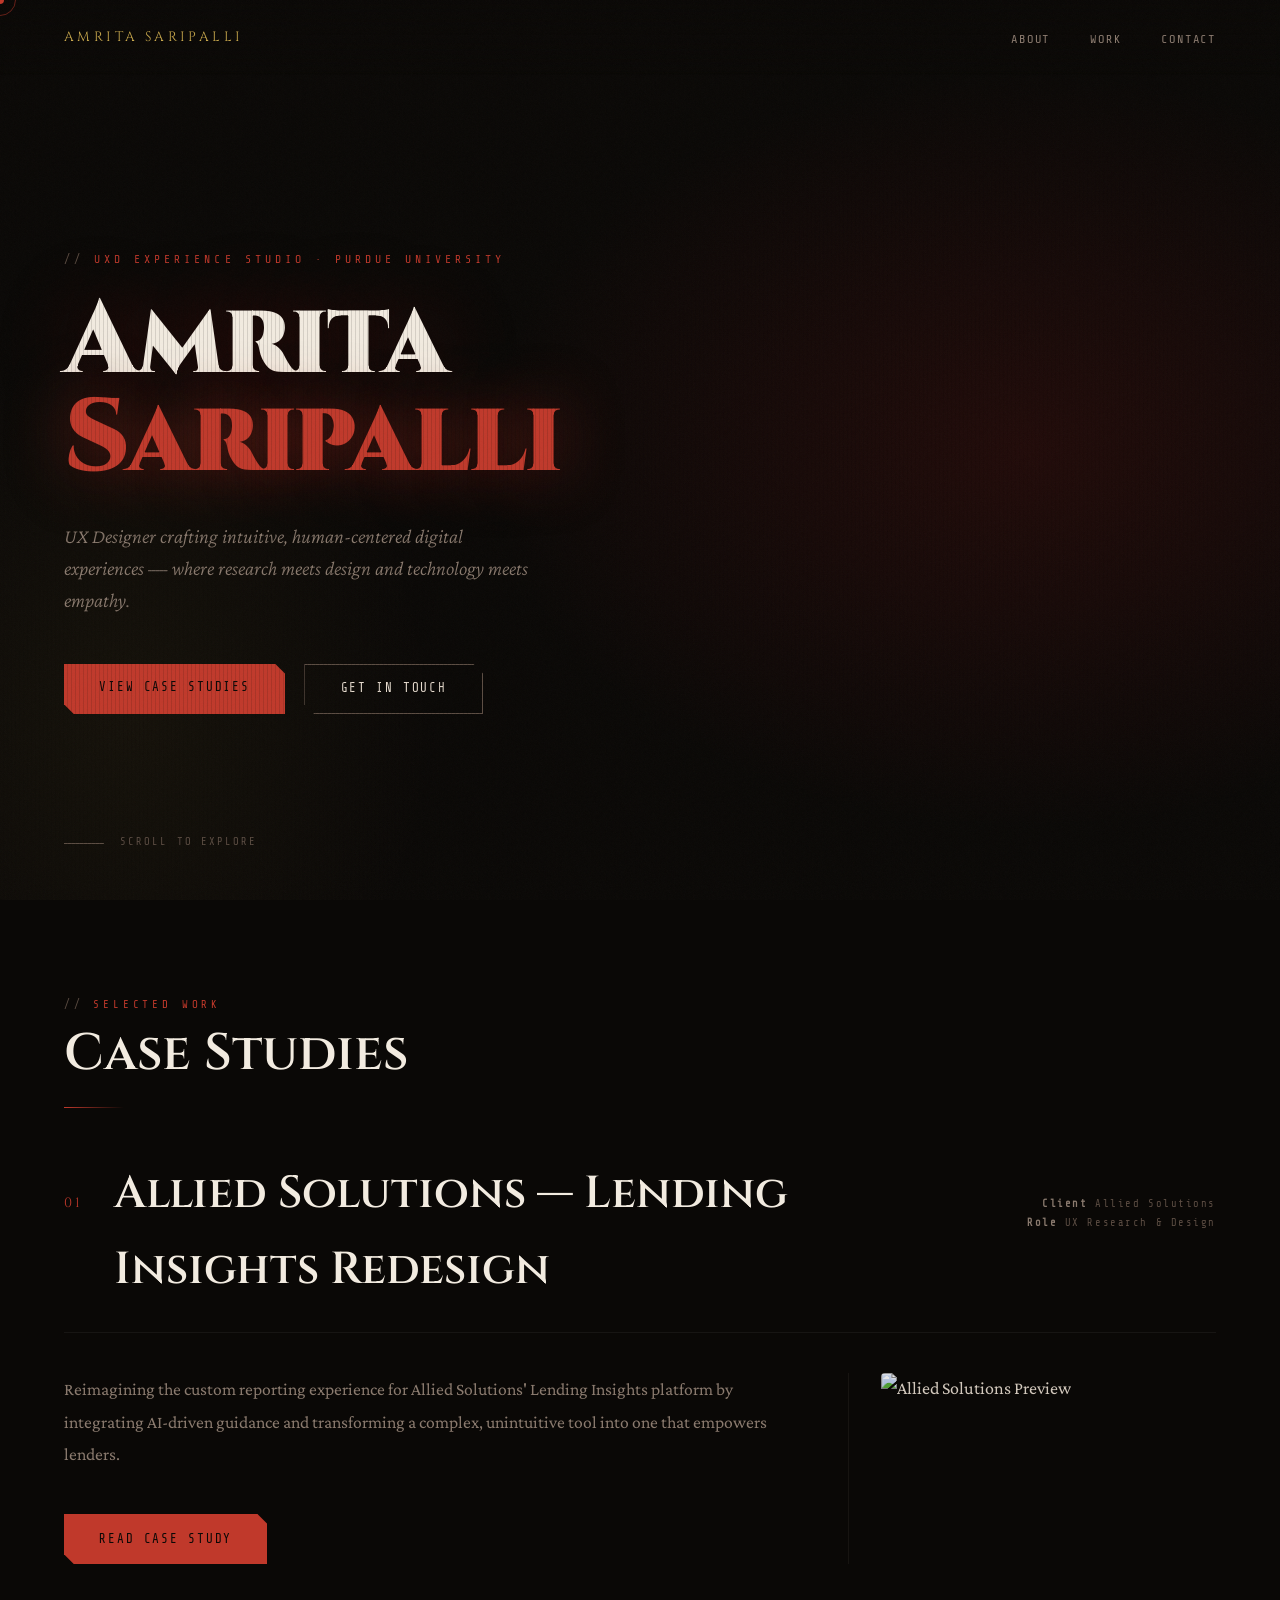
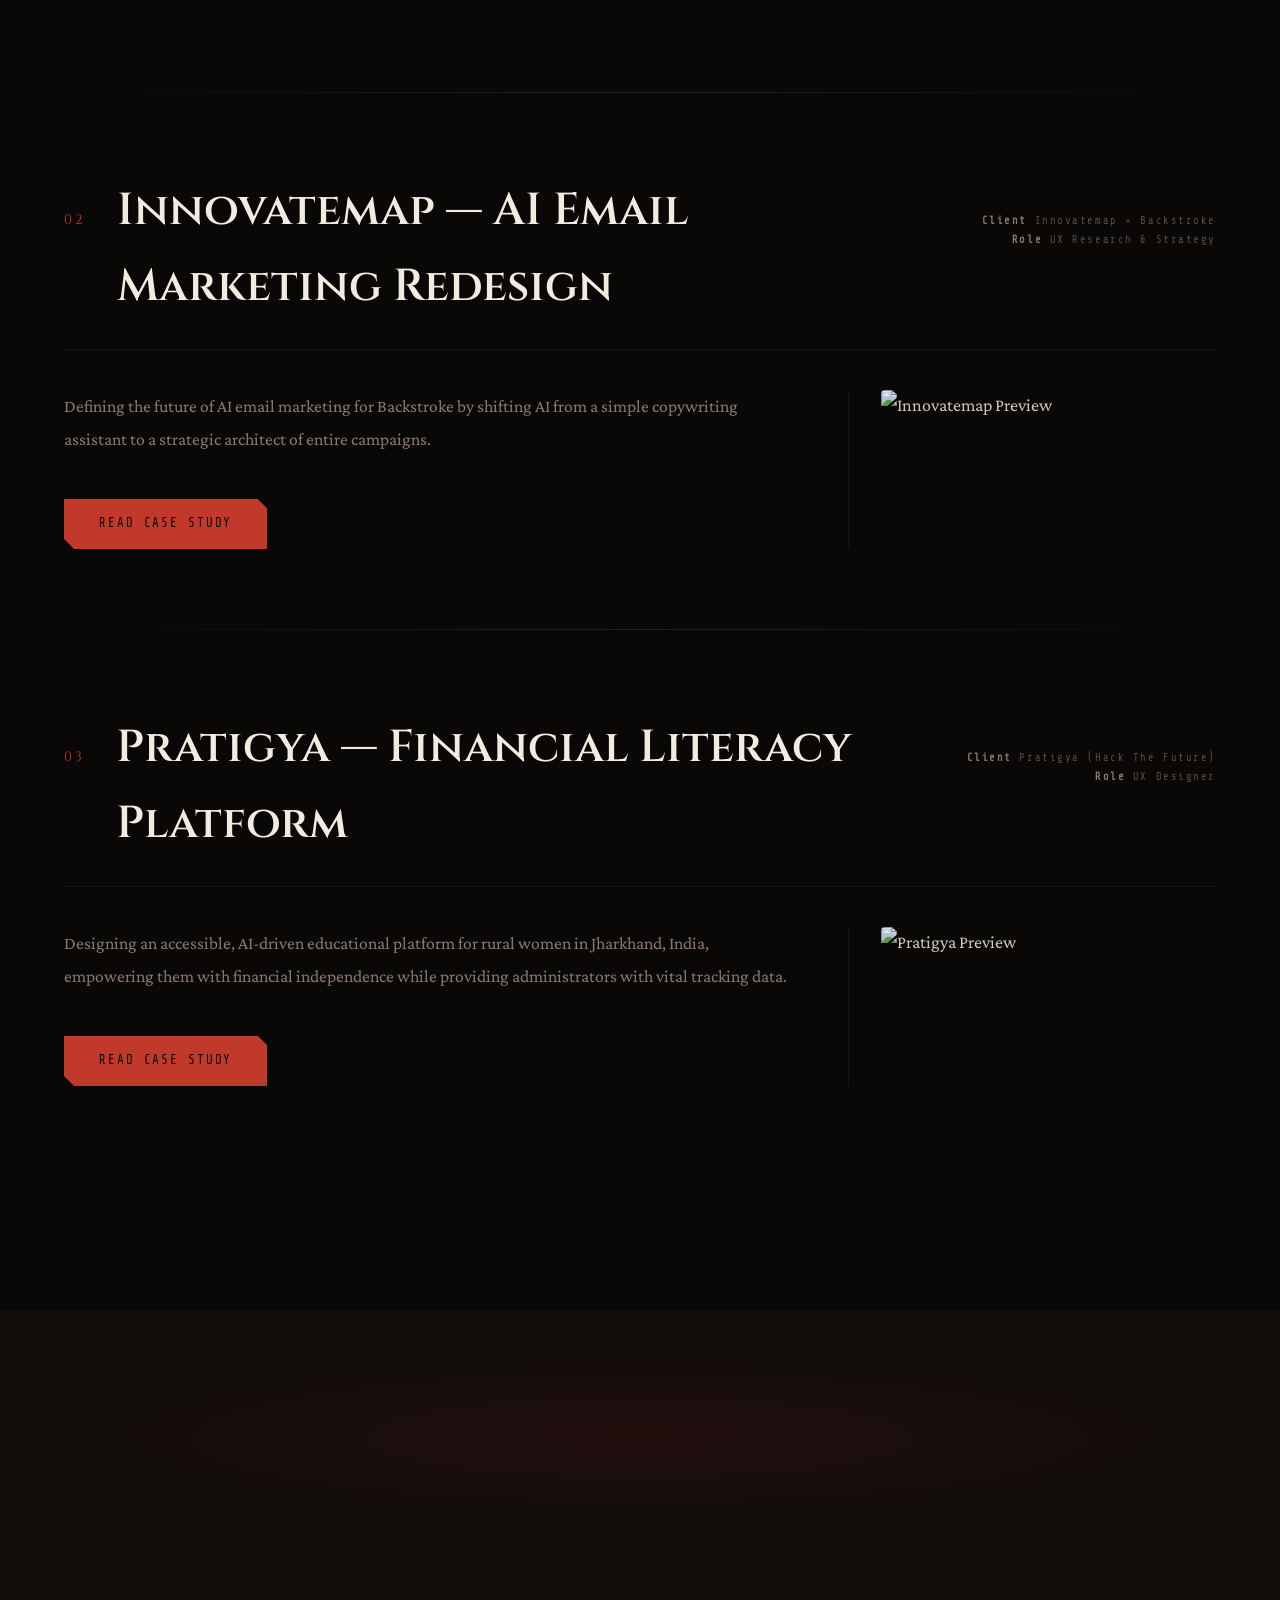
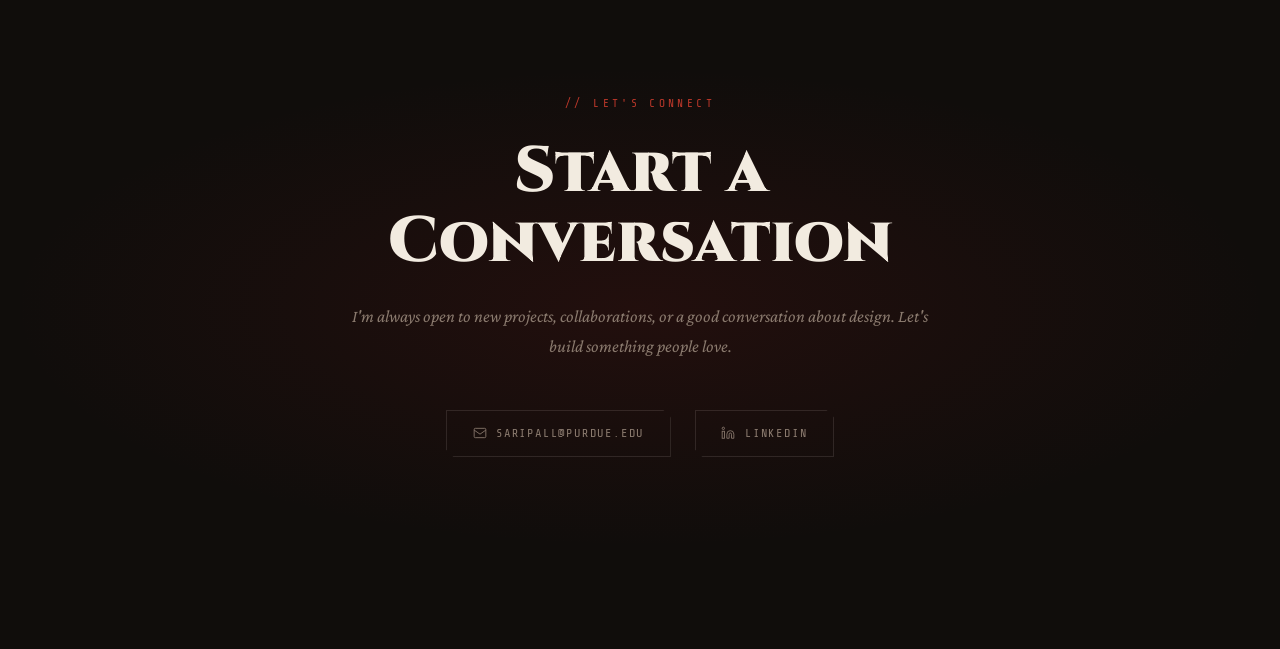
==== index.html @ 2f13a8fb "Add files via upload" ====
<!DOCTYPE html>
<html lang="en">
<head>
  <meta charset="UTF-8" />
  <meta name="viewport" content="width=device-width, initial-scale=1.0" />
  <title>Amrita Saripalli — UX Designer</title>
  <link rel="preconnect" href="https://fonts.googleapis.com">
  <link rel="preconnect" href="https://fonts.gstatic.com" crossorigin>
  <link href="https://fonts.googleapis.com/css2?family=Cinzel:wght@400;600;900&family=Crimson+Pro:ital,wght@0,300;0,400;0,600;1,300;1,400&family=Share+Tech+Mono&display=swap" rel="stylesheet">
  <link rel="stylesheet" href="style.css"> </head>
<body>

  <div id="cursor-dot"></div>
  <div id="cursor-ring"></div>

  <nav>
    <a href="index.html" class="nav-logo">Amrita Saripalli</a>
    <ul class="nav-links">
      <li><a href="about.html">About</a></li>
      <li><a href="index.html#projects">Work</a></li>
      <li><a href="index.html#contact">Contact</a></li>
    </ul>
  </nav>

  <section id="hero">
    <p class="hero-eyebrow">UXD Experience Studio · Purdue University</p>
    <h1 class="hero-name">Amrita<br><span>Saripalli</span></h1>
    <p class="hero-tagline">
      UX Designer crafting intuitive, human-centered digital experiences — where research meets design and technology meets empathy.
    </p>
    <div class="hero-cta">
      <a href="#projects" class="btn-primary">View Case Studies</a>
      <a href="#contact" class="btn-ghost">Get in Touch</a>
    </div>
    <div class="scroll-indicator">Scroll to explore</div>
  </section>

  <section id="projects">
    <p class="section-label">Selected Work</p>
    <h2 class="section-title">Case Studies</h2>
    <div class="section-divider"></div>

    <div class="project-entry visible" id="allied">
      <div class="project-header">
        <span class="project-number">01</span>
        <h3 class="project-title">Allied Solutions — Lending Insights Redesign</h3>
        <div class="project-meta">
          <span><strong>Client</strong> Allied Solutions</span>
          <span><strong>Role</strong> UX Research &amp; Design</span>
        </div>
      </div>
      <div class="project-overview">
        <div class="project-desc">
          <p>Reimagining the custom reporting experience for Allied Solutions' Lending Insights platform by integrating AI-driven guidance and transforming a complex, unintuitive tool into one that empowers lenders.</p>
          <a href="allied.html" class="btn-primary" style="margin-top: 1.5rem;">Read Case Study</a>
        </div>
        <div class="project-sidebar">
            <img src="images/allied/hifi-6.jpg" alt="Allied Solutions Preview" style="width: 100%; border-radius: 4px; filter: brightness(0.9);">
        </div>
      </div>
    </div>

    <div class="project-divider"></div>

    <div class="project-entry visible" id="innovatemap">
      <div class="project-header">
        <span class="project-number">02</span>
        <h3 class="project-title">Innovatemap — AI Email Marketing Redesign</h3>
        <div class="project-meta">
          <span><strong>Client</strong> Innovatemap × Backstroke</span>
          <span><strong>Role</strong> UX Research &amp; Strategy</span>
        </div>
      </div>
      <div class="project-overview">
        <div class="project-desc">
          <p>Defining the future of AI email marketing for Backstroke by shifting AI from a simple copywriting assistant to a strategic architect of entire campaigns.</p>
          <a href="innovatemap.html" class="btn-primary" style="margin-top: 1.5rem;">Read Case Study</a>
        </div>
        <div class="project-sidebar">
            <img src="images/innovatemap/hifi-preview.jpg" alt="Innovatemap Preview" style="width: 100%; border-radius: 4px; filter: brightness(0.9);">
        </div>
      </div>
      <div class="project-divider"></div>

    <div class="project-entry visible" id="pratigya">
      <div class="project-header">
        <span class="project-number">03</span>
        <h3 class="project-title">Pratigya — Financial Literacy Platform</h3>
        <div class="project-meta">
          <span><strong>Client</strong> Pratigya (Hack The Future)</span>
          <span><strong>Role</strong> UX Designer</span>
        </div>
      </div>
      <div class="project-overview">
        <div class="project-desc">
          <p>Designing an accessible, AI-driven educational platform for rural women in Jharkhand, India, empowering them with financial independence while providing administrators with vital tracking data.</p>
          <a href="pratigya.html" class="btn-primary" style="margin-top: 1.5rem;">Read Case Study</a>
        </div>
        <div class="project-sidebar">
            <img src="images/pratigya/cover.jpg" alt="Pratigya Preview" style="width: 100%; border-radius: 4px; filter: brightness(0.9);">
        </div>
      </div>
    </div>
    </div>
  </section>

  <section id="contact">
      </section>

  <section id="contact">
    <div class="contact-inner">
      <p class="contact-pre">// Let's Connect</p>
      <h2 class="contact-title">Start a Conversation</h2>
      <p class="contact-sub">
        I'm always open to new projects, collaborations, or a good conversation about design. Let's build something people love.
      </p>
      <div class="contact-links">
        <a href="mailto:saripall@purdue.edu" class="contact-link">
          <svg width="14" height="14" viewBox="0 0 24 24" fill="none" stroke="currentColor" stroke-width="1.5"><rect x="2" y="4" width="20" height="16" rx="2"/><path d="m22 7-10 7L2 7"/></svg>
          saripall@purdue.edu
        </a>
        <a href="https://www.linkedin.com/in/amrita-saripalli/" target="_blank" class="contact-link">
          <svg width="14" height="14" viewBox="0 0 24 24" fill="none" stroke="currentColor" stroke-width="1.5"><path d="M16 8a6 6 0 0 1 6 6v7h-4v-7a2 2 0 0 0-2-2 2 2 0 0 0-2 2v7h-4v-7a6 6 0 0 1 6-6z"/><rect x="2" y="9" width="4" height="12"/><circle cx="4" cy="4" r="2"/></svg>
          LinkedIn
        </a>
    </div>
  </section>
  
  <script src="main.js"></script> </body>
</html>
---- style.css ----
/* ═══════════════════════════════════════════
    DESIGN TOKENS
═══════════════════════════════════════════ */
:root {
    --ink:        #0a0806;
  --void:       #100d0b;
  --deep:       #1a1410;
  --surface:    #231c17;
  --panel:      #2d2420;
  --muted:      #5c4d43;
  --ash:        #8a7a6e;
  --canvas:     #e8ddd0;
  --parchment:  #f2ebe0;
  --blood:      #8b1a1a;
  --crimson:    #c0392b;
  --ember:      #e05c3a;
  --gold:       #c9a84c;
  --pale-gold:  #e8c96e;
  --fog:        rgba(232,221,208,0.06);
  --fog-md:     rgba(232,221,208,0.12);
  --fog-lg:     rgba(232,221,208,0.22);

  --font-display: 'Cinzel', serif;
  --font-body:    'Crimson Pro', serif;
  --font-mono:    'Share Tech Mono', monospace;

  --ease-smooth: cubic-bezier(0.25, 0.46, 0.45, 0.94);
  --ease-bounce: cubic-bezier(0.34, 1.56, 0.64, 1);
}

/* ═══════════════════════════════════════════
    RESET & BASE
═══════════════════════════════════════════ */
*, *::before, *::after { box-sizing: border-box; margin: 0; padding: 0; }

html { scroll-behavior: smooth; }

body {
    background: var(--ink);
  color: var(--canvas);
  font-family: var(--font-body);
  font-size: 18px;
  line-height: 1.7;
  overflow-x: hidden;
  cursor: none;
}

/* ═══════════════════════════════════════════
    CUSTOM CURSOR
═══════════════════════════════════════════ */
#cursor-dot {
    position: fixed; top: 0; left: 0; z-index: 9999;
    width: 8px; height: 8px; border-radius: 50%;
    background: var(--crimson);
    pointer-events: none;
    transform: translate(-50%,-50%);
    transition: transform 0.1s, background 0.2s, width 0.2s, height 0.2s;
    mix-blend-mode: normal;
}
#cursor-ring {
    position: fixed; top: 0; left: 0; z-index: 9998;
    width: 32px; height: 32px; border-radius: 50%;
    border: 1px solid rgba(192,57,43,0.5);
    pointer-events: none;
    transform: translate(-50%,-50%);
    transition: transform 0.18s var(--ease-smooth), width 0.25s, height 0.25s, border-color 0.25s;
}
body:has(a:hover) #cursor-dot,
body:has(button:hover) #cursor-dot { width: 14px; height: 14px; background: var(--ember); }
body:has(a:hover) #cursor-ring,
body:has(button:hover) #cursor-ring { width: 48px; height: 48px; border-color: var(--ember); }

/* ═══════════════════════════════════════════
    NOISE TEXTURE OVERLAY
═══════════════════════════════════════════ */
body::before {
    content: '';
  position: fixed; inset: 0; z-index: 9990;
  pointer-events: none;
  opacity: 0.03;
  background-image: url("data:image/svg+xml,%3Csvg viewBox='0 0 256 256' xmlns='http://www.w3.org/2000/svg'%3E%3Cfilter id='noise'%3E%3CfeTurbulence type='fractalNoise' baseFrequency='0.9' numOctaves='4' stitchTiles='stitch'/%3E%3C/filter%3E%3Crect width='100%25' height='100%25' filter='url(%23noise)'/%3E%3C/svg%3E");
  background-size: 128px;
}

/* ═══════════════════════════════════════════
    NAVIGATION
═══════════════════════════════════════════ */
nav {
    position: fixed; top: 0; left: 0; right: 0; z-index: 900;
  display: flex; align-items: center; justify-content: space-between;
  padding: 1.4rem 4rem;
  background: linear-gradient(to bottom, rgba(10,8,6,0.95) 0%, transparent 100%);
  backdrop-filter: blur(2px);
}

.nav-logo {
    font-family: var(--font-display);
  font-size: 0.85rem;
  letter-spacing: 0.25em;
  color: var(--gold);
  text-decoration: none;
  text-transform: uppercase;
}

.nav-links {
    display: flex; gap: 2.5rem; list-style: none;
}

.nav-links a {
    font-family: var(--font-mono);
  font-size: 0.75rem;
  letter-spacing: 0.15em;
  color: var(--ash);
  text-decoration: none;
  text-transform: uppercase;
  transition: color 0.25s;
  position: relative;
}

.nav-links a::after {
    content: '';
  position: absolute; bottom: -3px; left: 0; right: 0;
  height: 1px; background: var(--crimson);
  transform: scaleX(0); transform-origin: left;
  transition: transform 0.3s var(--ease-smooth);
}

.nav-links a:hover { color: var(--canvas); }
.nav-links a:hover::after { transform: scaleX(1); }

/* ═══════════════════════════════════════════
    HERO SECTION
═══════════════════════════════════════════ */
#hero {
    min-height: 100vh;
    display: flex; flex-direction: column;
    justify-content: center; align-items: flex-start;
    padding: 8rem 4rem 4rem;
    position: relative;
    overflow: hidden;
}

/* Atmospheric background layers */
#hero::before {
    content: '';
    position: absolute; inset: 0;
    background:
        radial-gradient(ellipse 60% 60% at 80% 50%, rgba(139,26,26,0.18) 0%, transparent 70%),
        radial-gradient(ellipse 40% 70% at 10% 80%, rgba(201,168,76,0.06) 0%, transparent 60%);
}

/* Vertical scan lines */
#hero::after {
    content: '';
    position: absolute; inset: 0;
    background: repeating-linear-gradient(
      90deg,
    transparent 0px,
    transparent 3px,
    rgba(10,8,6,0.12) 3px,
    rgba(10,8,6,0.12) 4px
    );
    pointer-events: none;
}

.hero-eyebrow {
    font-family: var(--font-mono);
  font-size: 0.72rem;
  letter-spacing: 0.35em;
  color: var(--crimson);
  text-transform: uppercase;
  margin-bottom: 1.5rem;
  opacity: 0;
  animation: fadeUp 0.8s 0.3s var(--ease-smooth) forwards;
}

.hero-eyebrow::before {
    content: '// ';
  color: var(--muted);
}

.hero-name {
    font-family: var(--font-display);
  font-size: clamp(3.5rem, 8vw, 7.5rem);
  font-weight: 900;
  line-height: 0.95;
  letter-spacing: -0.01em;
  color: var(--parchment);
  text-shadow: 0 0 80px rgba(139,26,26,0.4);
  opacity: 0;
  animation: fadeUp 0.9s 0.5s var(--ease-smooth) forwards;
}

.hero-name span {
    display: block;
  color: var(--crimson);
  text-shadow: 0 0 60px rgba(192,57,43,0.6), 0 2px 40px rgba(0,0,0,0.8);
}

.hero-tagline {
    margin-top: 2rem;
  max-width: 480px;
  font-size: 1.25rem;
  font-weight: 300;
  font-style: italic;
  color: var(--ash);
  line-height: 1.6;
  opacity: 0;
  animation: fadeUp 0.9s 0.75s var(--ease-smooth) forwards;
}

.hero-cta {
    margin-top: 3rem;
  display: flex; gap: 1.2rem;
  opacity: 0;
  animation: fadeUp 0.9s 0.95s var(--ease-smooth) forwards;
}

.btn-primary {
    display: inline-block;
  padding: 0.85rem 2.2rem;
  font-family: var(--font-mono);
  font-size: 0.78rem;
  letter-spacing: 0.15em;
  text-transform: uppercase;
  text-decoration: none;
  color: var(--ink);
  background: var(--crimson);
  border: none;
  cursor: none;
  transition: background 0.25s, transform 0.2s, box-shadow 0.25s;
  clip-path: polygon(0 0, calc(100% - 10px) 0, 100% 10px, 100% 100%, 10px 100%, 0 calc(100% - 10px));
}

.btn-primary:hover {
    background: var(--ember);
  transform: translateY(-2px);
  box-shadow: 0 8px 32px rgba(192,57,43,0.4);
}

.btn-ghost {
    display: inline-block;
  padding: 0.85rem 2.2rem;
  font-family: var(--font-mono);
  font-size: 0.78rem;
  letter-spacing: 0.15em;
  text-transform: uppercase;
  text-decoration: none;
  color: var(--canvas);
  background: transparent;
  border: 1px solid var(--muted);
  cursor: none;
  transition: border-color 0.25s, color 0.25s, transform 0.2s;
  clip-path: polygon(0 0, calc(100% - 10px) 0, 100% 10px, 100% 100%, 10px 100%, 0 calc(100% - 10px));
}

.btn-ghost:hover {
    border-color: var(--canvas);
  color: var(--parchment);
  transform: translateY(-2px);
}

/* Decorative right-side element */
.hero-deco {
    position: absolute; right: 4rem; top: 50%;
  transform: translateY(-50%);
  text-align: right;
  opacity: 0;
  animation: fadeIn 1.4s 1.2s ease forwards;
}

.hero-deco-number {
    font-family: var(--font-display);
  font-size: 14rem;
  font-weight: 900;
  line-height: 1;
  color: transparent;
  -webkit-text-stroke: 1px rgba(92,77,67,0.3);
  user-select: none;
}

.hero-deco-label {
    font-family: var(--font-mono);
  font-size: 0.65rem;
  letter-spacing: 0.3em;
  color: var(--muted);
  text-transform: uppercase;
}

/* Scroll indicator */
.scroll-indicator {
    position: absolute; bottom: 3rem; left: 4rem;
  display: flex; align-items: center; gap: 1rem;
  font-family: var(--font-mono);
  font-size: 0.65rem;
  letter-spacing: 0.2em;
  color: var(--muted);
  text-transform: uppercase;
  opacity: 0;
  animation: fadeIn 1s 1.5s ease forwards;
}

.scroll-indicator::before {
    content: '';
  display: block; width: 40px; height: 1px;
  background: var(--muted);
  animation: scrollPulse 2s infinite;
}

/* ═══════════════════════════════════════════
    SECTION SHARED STYLES
═══════════════════════════════════════════ */
section { padding: 6rem 4rem; }

.section-label {
    font-family: var(--font-mono);
  font-size: 0.68rem;
  letter-spacing: 0.35em;
  color: var(--crimson);
  text-transform: uppercase;
  margin-bottom: 0.75rem;
}

.section-label::before { content: '// '; color: var(--muted); }

.section-title {
    font-family: var(--font-display);
  font-size: clamp(2.2rem, 4vw, 3.5rem);
  font-weight: 600;
  color: var(--parchment);
  line-height: 1.1;
  margin-bottom: 1rem;
}

.section-divider {
    width: 60px; height: 1px;
  background: linear-gradient(to right, var(--crimson), transparent);
  margin: 1.5rem 0 3rem;
}

/* ═══════════════════════════════════════════
    ABOUT SECTION
═══════════════════════════════════════════ */
#about {
    background: var(--void);
    position: relative;
    overflow: hidden;
}

#about::before {
    content: '';
    position: absolute; top: -200px; right: -100px;
    width: 500px; height: 500px; border-radius: 50%;
    background: radial-gradient(ellipse, rgba(139,26,26,0.1) 0%, transparent 70%);
    pointer-events: none;
}

.about-grid {
    display: grid;
  grid-template-columns: 1fr 1fr;
  gap: 5rem;
  align-items: start;
}

.about-text p {
    color: var(--ash);
  font-size: 1.15rem;
  line-height: 1.85;
  margin-bottom: 1.4rem;
}

.about-text p strong {
    color: var(--canvas);
  font-weight: 600;
}

.about-text em {
    color: var(--pale-gold);
  font-style: italic;
}

.about-stats {
    display: grid;
  grid-template-columns: 1fr 1fr;
  gap: 1px;
  background: var(--fog);
  border: 1px solid var(--fog);
  margin-top: 2.5rem;
}

.stat-box {
    background: var(--surface);
  padding: 1.5rem;
}

.stat-number {
    font-family: var(--font-display);
  font-size: 2.4rem;
  font-weight: 900;
  color: var(--crimson);
  line-height: 1;
  display: block;
}

.stat-label {
    font-family: var(--font-mono);
  font-size: 0.65rem;
  letter-spacing: 0.2em;
  color: var(--muted);
  text-transform: uppercase;
  margin-top: 0.4rem;
}

.about-skills {
    margin-top: 2rem;
}

.skills-heading {
    font-family: var(--font-mono);
  font-size: 0.68rem;
  letter-spacing: 0.25em;
  color: var(--muted);
  text-transform: uppercase;
  margin-bottom: 1.2rem;
}

.skill-tags {
    display: flex; flex-wrap: wrap; gap: 0.6rem;
}

.tag {
    font-family: var(--font-mono);
  font-size: 0.7rem;
  letter-spacing: 0.1em;
  padding: 0.35rem 0.9rem;
  border: 1px solid var(--fog-md);
  color: var(--ash);
  background: var(--panel);
  transition: border-color 0.2s, color 0.2s;
  clip-path: polygon(0 0, calc(100% - 6px) 0, 100% 6px, 100% 100%, 6px 100%, 0 calc(100% - 6px));
}

.tag:hover { border-color: var(--crimson); color: var(--canvas); }

/* ═══════════════════════════════════════════
    PROJECTS SECTION
═══════════════════════════════════════════ */
#projects {
    background: var(--ink);
}

/* Project entry */
.project-entry {
    margin-bottom: 8rem;
  opacity: 0;
  transform: translateY(30px);
  transition: opacity 0.7s var(--ease-smooth), transform 0.7s var(--ease-smooth);
}

.project-entry.visible {
    opacity: 1;
  transform: translateY(0);
}

.project-header {
    display: flex;
  align-items: baseline;
  gap: 2rem;
  margin-bottom: 2.5rem;
  padding-bottom: 1.5rem;
  border-bottom: 1px solid var(--fog);
}

.project-number {
    font-family: var(--font-display);
  font-size: 0.85rem;
  letter-spacing: 0.2em;
  color: var(--crimson);
}

.project-title {
    font-family: var(--font-display);
  font-size: clamp(1.8rem, 3.5vw, 2.8rem);
  font-weight: 600;
  color: var(--parchment);
  flex: 1;
}

.project-meta {
    font-family: var(--font-mono);
  font-size: 0.65rem;
  letter-spacing: 0.15em;
  color: var(--muted);
  text-align: right;
  line-height: 1.8;
}

.project-meta span { display: block; }
.project-meta strong { color: var(--ash); }

/* Overview strip */
.project-overview {
    display: grid;
  grid-template-columns: 2fr 1fr;
  gap: 3rem;
  margin-bottom: 3rem;
}

.project-desc {
    font-size: 1.1rem;
  color: var(--ash);
  line-height: 1.85;
}

.project-desc p { margin-bottom: 1.2rem; }
.project-desc strong { color: var(--canvas); }

.project-sidebar {
    border-left: 1px solid var(--fog);
  padding-left: 2rem;
}

.sidebar-block { margin-bottom: 2rem; }

.sidebar-heading {
    font-family: var(--font-mono);
  font-size: 0.62rem;
  letter-spacing: 0.25em;
  color: var(--crimson);
  text-transform: uppercase;
  margin-bottom: 0.7rem;
}

.sidebar-block p, .sidebar-block li {
    font-size: 0.95rem;
  color: var(--muted);
  line-height: 1.7;
}

.sidebar-block ul { list-style: none; }
.sidebar-block li::before { content: '→ '; color: var(--crimson); font-size: 0.8rem; }

/* Process timeline */
.process-section {
    margin-bottom: 3rem;
}

.process-label {
    font-family: var(--font-mono);
  font-size: 0.62rem;
  letter-spacing: 0.3em;
  color: var(--muted);
  text-transform: uppercase;
  margin-bottom: 1.5rem;
}

.process-steps {
    display: grid;
  grid-template-columns: repeat(auto-fit, minmax(200px, 1fr));
  gap: 1px;
  background: var(--fog);
  border: 1px solid var(--fog);
  margin-bottom: 3rem;
}

.process-step {
    background: var(--surface);
  padding: 1.5rem;
  position: relative;
  transition: background 0.2s;
}

.process-step:hover { background: var(--panel); }

.step-num {
    font-family: var(--font-display);
  font-size: 1.8rem;
  font-weight: 900;
  color: var(--blood);
  opacity: 0.6;
  line-height: 1;
  margin-bottom: 0.5rem;
}

.step-title {
    font-family: var(--font-mono);
  font-size: 0.7rem;
  letter-spacing: 0.12em;
  color: var(--canvas);
  text-transform: uppercase;
  margin-bottom: 0.5rem;
}

.step-desc {
    font-size: 0.92rem;
  color: var(--muted);
  line-height: 1.6;
}

/* Image gallery grid */
.img-gallery {
    display: grid;
  gap: 0.5rem;
  margin: 2rem 0;
}

.img-gallery.cols-2 { grid-template-columns: 1fr 1fr; }
.img-gallery.cols-3 { grid-template-columns: 1fr 1fr 1fr; }
.img-gallery.hero-left {
    grid-template-columns: 1.6fr 1fr;
  grid-template-rows: auto auto;
}
.img-gallery.hero-left .img-item:first-child { grid-row: 1 / 3; }

.img-item {
    overflow: hidden;
  background: var(--surface);
  position: relative;
}

.img-item img {
    width: 100%; height: 100%;
  object-fit: cover;
  display: block;
  transition: transform 0.5s var(--ease-smooth), filter 0.4s;
  filter: brightness(0.9) saturate(0.85);
}

.img-item:hover img {
    transform: scale(1.03);
  filter: brightness(1) saturate(1);
}

.img-caption {
    position: absolute; bottom: 0; left: 0; right: 0;
  background: linear-gradient(transparent, rgba(10,8,6,0.85));
  padding: 1.5rem 1rem 0.75rem;
  font-family: var(--font-mono);
  font-size: 0.6rem;
  letter-spacing: 0.15em;
  color: var(--ash);
  text-transform: uppercase;
  transform: translateY(100%);
  transition: transform 0.35s var(--ease-smooth);
}

.img-item:hover .img-caption { transform: translateY(0); }

/* Key findings block */
.findings-block {
    background: var(--surface);
  border-left: 3px solid var(--crimson);
  padding: 2rem 2.5rem;
  margin: 2rem 0;
}

.findings-block h4 {
    font-family: var(--font-mono);
  font-size: 0.68rem;
  letter-spacing: 0.25em;
  color: var(--crimson);
  text-transform: uppercase;
  margin-bottom: 1rem;
}

.findings-list {
    list-style: none;
  display: grid;
  grid-template-columns: 1fr 1fr;
  gap: 0.8rem 2rem;
}

.findings-list li {
    font-size: 0.95rem;
  color: var(--ash);
  padding-left: 1.2rem;
  position: relative;
  line-height: 1.6;
}

.findings-list li::before {
    content: '▸';
  position: absolute; left: 0;
  color: var(--crimson); font-size: 0.75rem;
}

/* Outcome callout */
.outcome-callout {
    background: linear-gradient(135deg, var(--blood) 0%, var(--surface) 100%);
  border: 1px solid rgba(139,26,26,0.4);
  padding: 2.5rem;
  margin: 3rem 0;
  clip-path: polygon(0 0, calc(100% - 20px) 0, 100% 20px, 100% 100%, 20px 100%, 0 calc(100% - 20px));
}

.outcome-callout h4 {
    font-family: var(--font-display);
  font-size: 1.1rem;
  color: var(--parchment);
  margin-bottom: 1rem;
}

.outcome-callout p {
    font-size: 1.05rem;
  color: var(--canvas);
  opacity: 0.85;
  line-height: 1.75;
}

/* Project divider */
.project-divider {
    width: 100%; height: 1px;
  background: linear-gradient(to right, transparent, var(--fog-md), transparent);
  margin: 5rem 0;
}

/* ═══════════════════════════════════════════
    CONTACT SECTION
═══════════════════════════════════════════ */
#contact {
    background: var(--void);
    text-align: center;
    padding: 8rem 4rem;
    position: relative;
    overflow: hidden;
}

#contact::before {
    content: '';
    position: absolute; inset: 0;
    background: radial-gradient(ellipse 70% 50% at 50% 50%, rgba(139,26,26,0.15) 0%, transparent 70%);
}

.contact-inner { position: relative; z-index: 1; max-width: 600px; margin: 0 auto; }

.contact-pre {
    font-family: var(--font-mono);
  font-size: 0.7rem;
  letter-spacing: 0.3em;
  color: var(--crimson);
  text-transform: uppercase;
  margin-bottom: 1.5rem;
}

.contact-title {
    font-family: var(--font-display);
  font-size: clamp(2.5rem, 5vw, 4rem);
  font-weight: 900;
  color: var(--parchment);
  line-height: 1.1;
  margin-bottom: 1.5rem;
}

.contact-sub {
    font-size: 1.1rem;
  color: var(--ash);
  font-style: italic;
  margin-bottom: 3rem;
  line-height: 1.7;
}

.contact-links {
    display: flex; justify-content: center; gap: 1.5rem; flex-wrap: wrap;
  margin-bottom: 4rem;
}

.contact-link {
    display: inline-flex; align-items: center; gap: 0.6rem;
  font-family: var(--font-mono);
  font-size: 0.75rem;
  letter-spacing: 0.15em;
  text-transform: uppercase;
  text-decoration: none;
  color: var(--ash);
  border: 1px solid var(--fog-md);
  padding: 0.8rem 1.6rem;
  transition: color 0.2s, border-color 0.2s, transform 0.2s;
  clip-path: polygon(0 0, calc(100% - 8px) 0, 100% 8px, 100% 100%, 8px 100%, 0 calc(100% - 8px));
}

.contact-link:hover {
    color: var(--canvas);
  border-color: var(--crimson);
  transform: translateY(-2px);
}

.footer-sig {
    font-family: var(--font-mono);
  font-size: 0.62rem;
  letter-spacing: 0.2em;
  color: var(--muted);
  text-transform: uppercase;
  padding-top: 3rem;
  border-top: 1px solid var(--fog);
}

/* ═══════════════════════════════════════════
    ANIMATIONS
═══════════════════════════════════════════ */
@keyframes fadeUp {
    from { opacity: 0; transform: translateY(24px); }
    to   { opacity: 1; transform: translateY(0); }
}

@keyframes fadeIn {
    from { opacity: 0; }
    to   { opacity: 1; }
}

@keyframes scrollPulse {
    0%, 100% { opacity: 0.4; }
  50%      { opacity: 1; }
}

/* ═══════════════════════════════════════════
    RESPONSIVE
═══════════════════════════════════════════ */
@media (max-width: 900px) {
    nav { padding: 1.2rem 2rem; }
  .nav-links { gap: 1.5rem; }
  section { padding: 4rem 2rem; }
  #hero { padding: 7rem 2rem 4rem; }
  .hero-deco { display: none; }
  .about-grid { grid-template-columns: 1fr; gap: 3rem; }
  .project-overview { grid-template-columns: 1fr; gap: 2rem; }
  .project-sidebar { border-left: none; border-top: 1px solid var(--fog); padding: 2rem 0 0; }
  .img-gallery.cols-3 { grid-template-columns: 1fr 1fr; }
  .img-gallery.hero-left { grid-template-columns: 1fr; }
  .img-gallery.hero-left .img-item:first-child { grid-row: auto; }
  .findings-list { grid-template-columns: 1fr; }
}
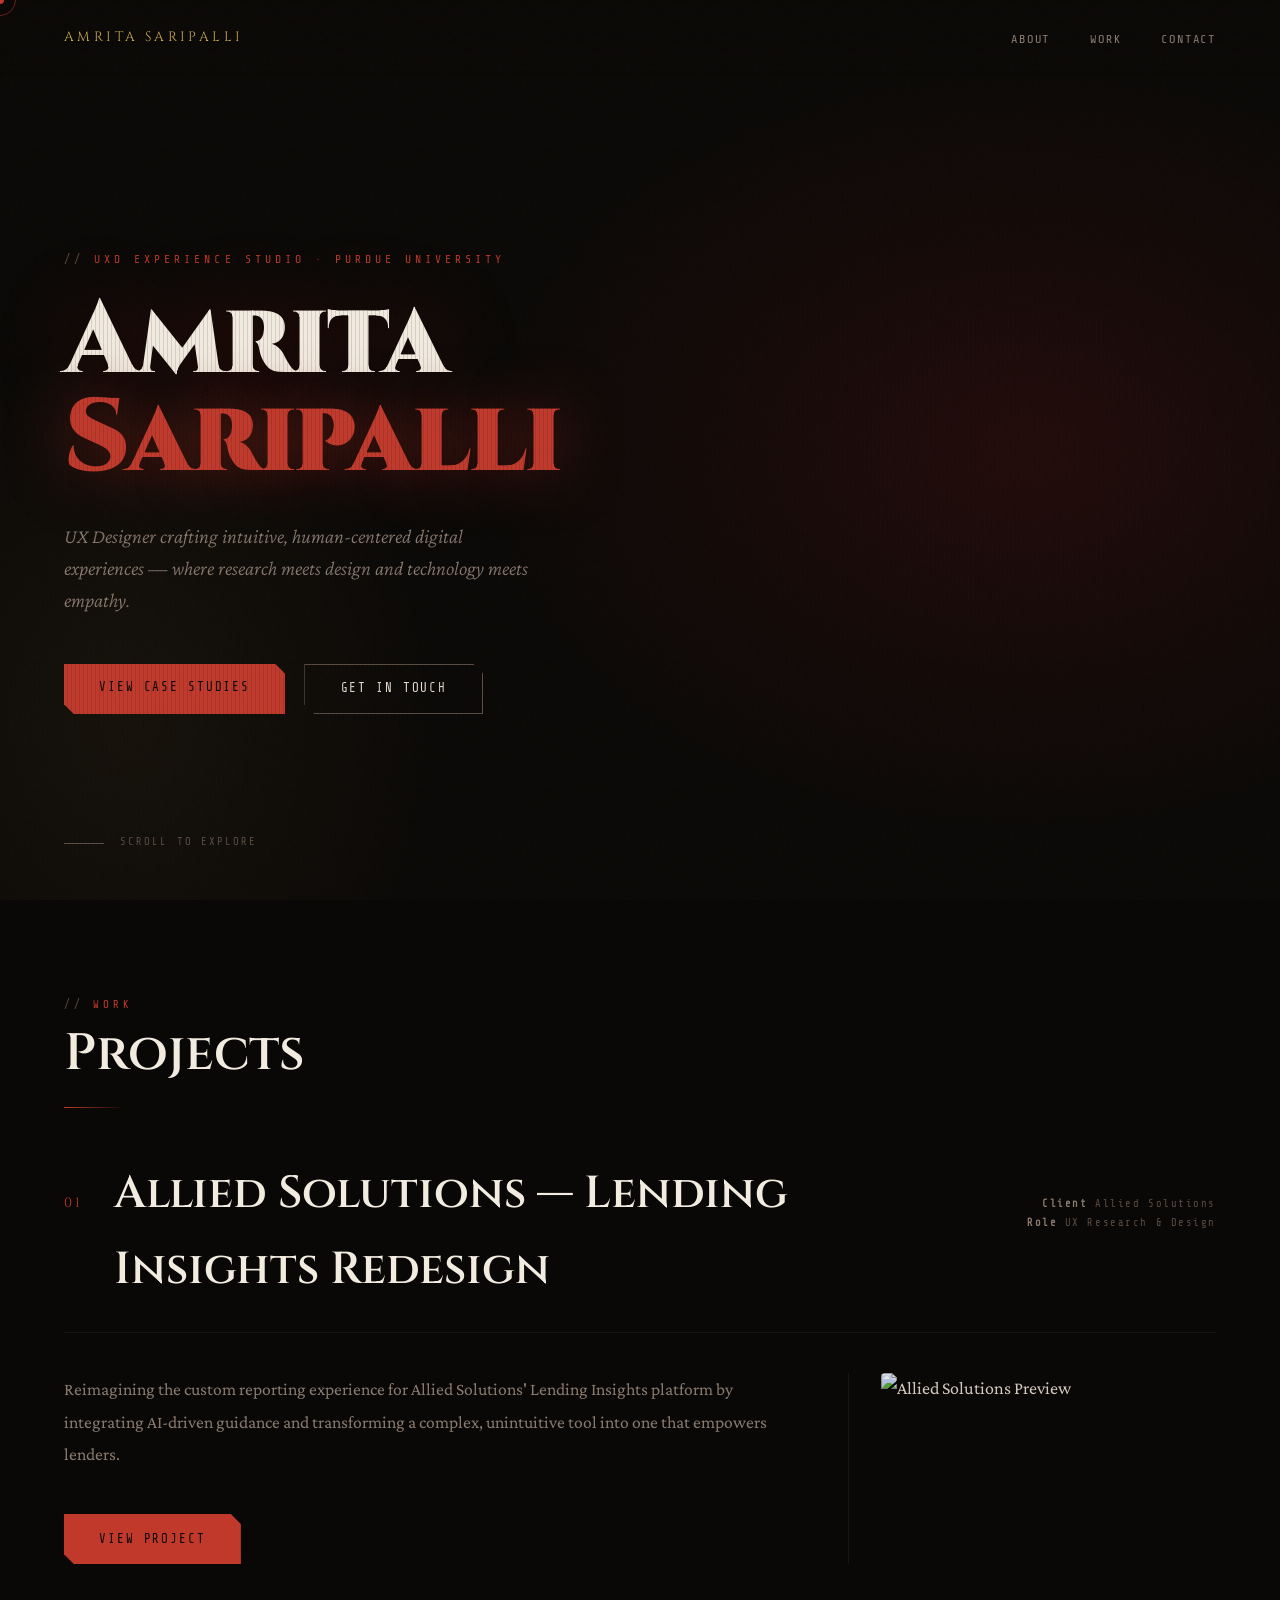
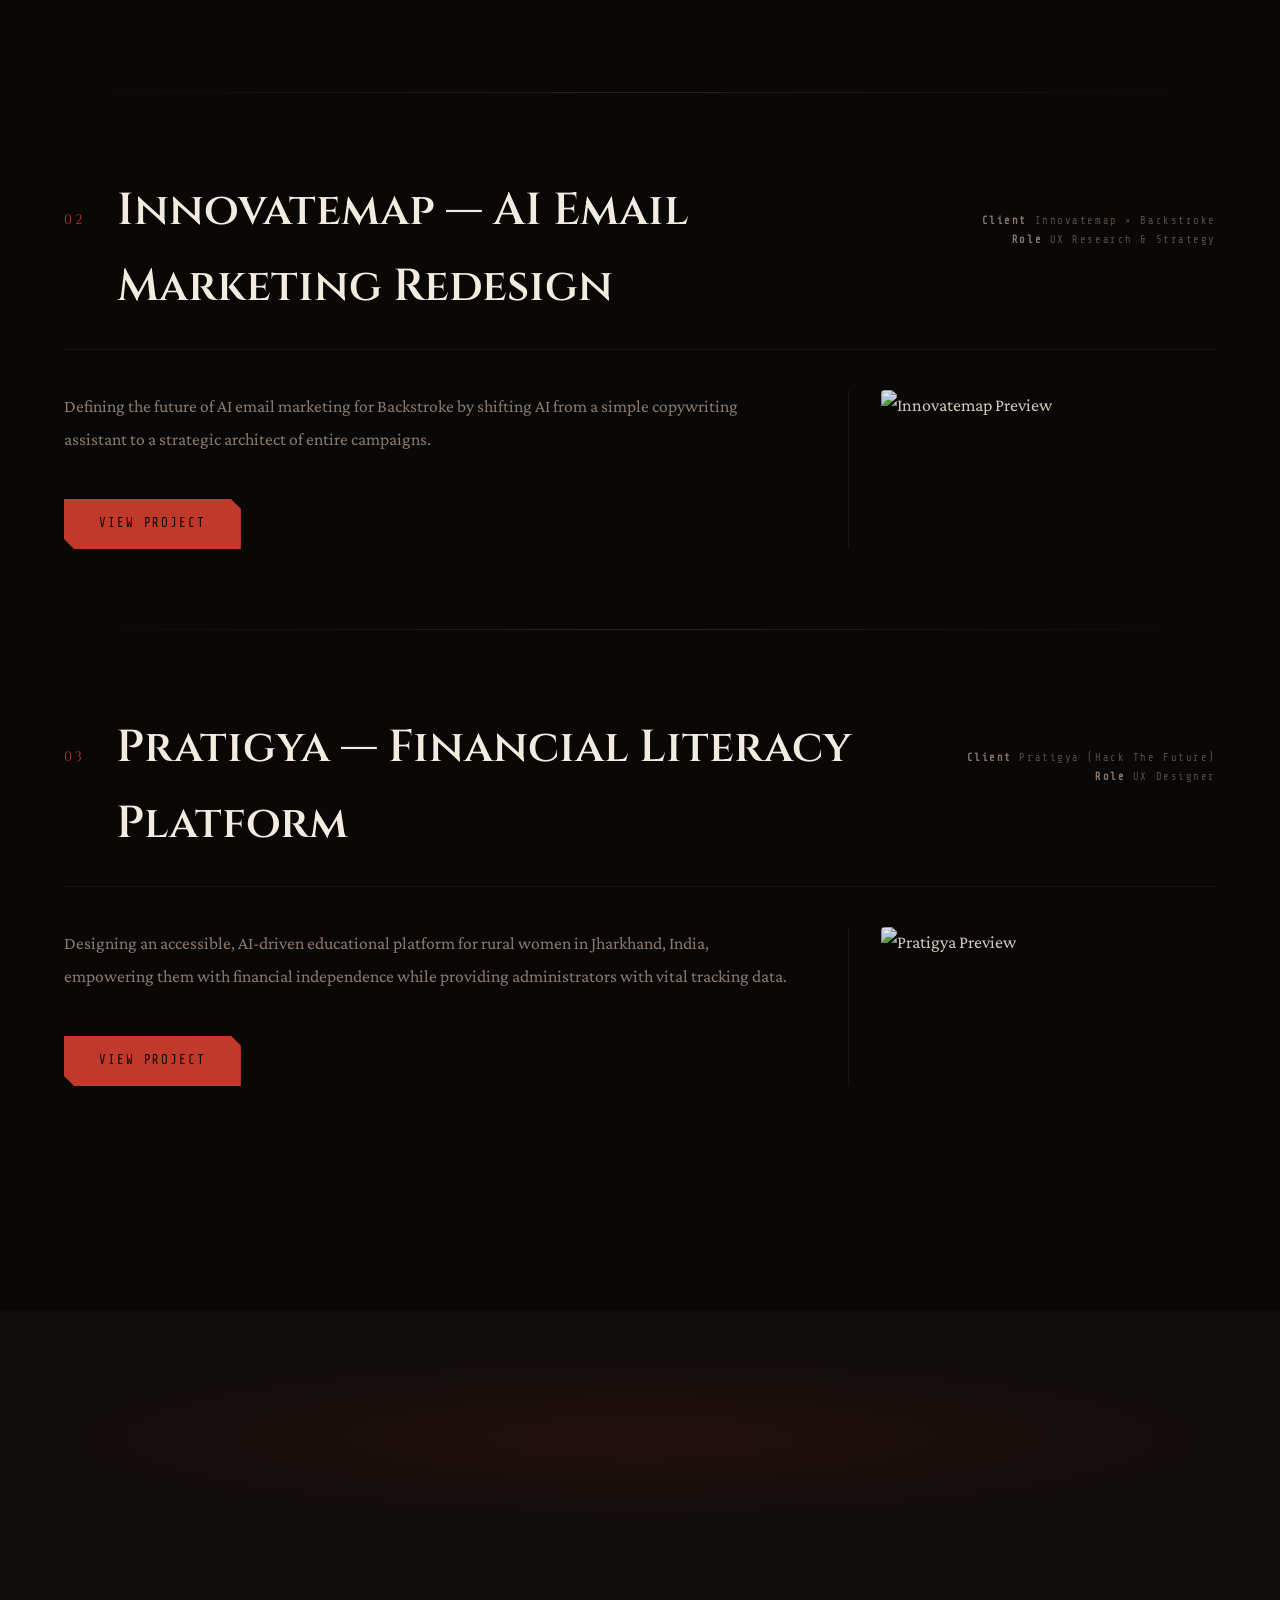
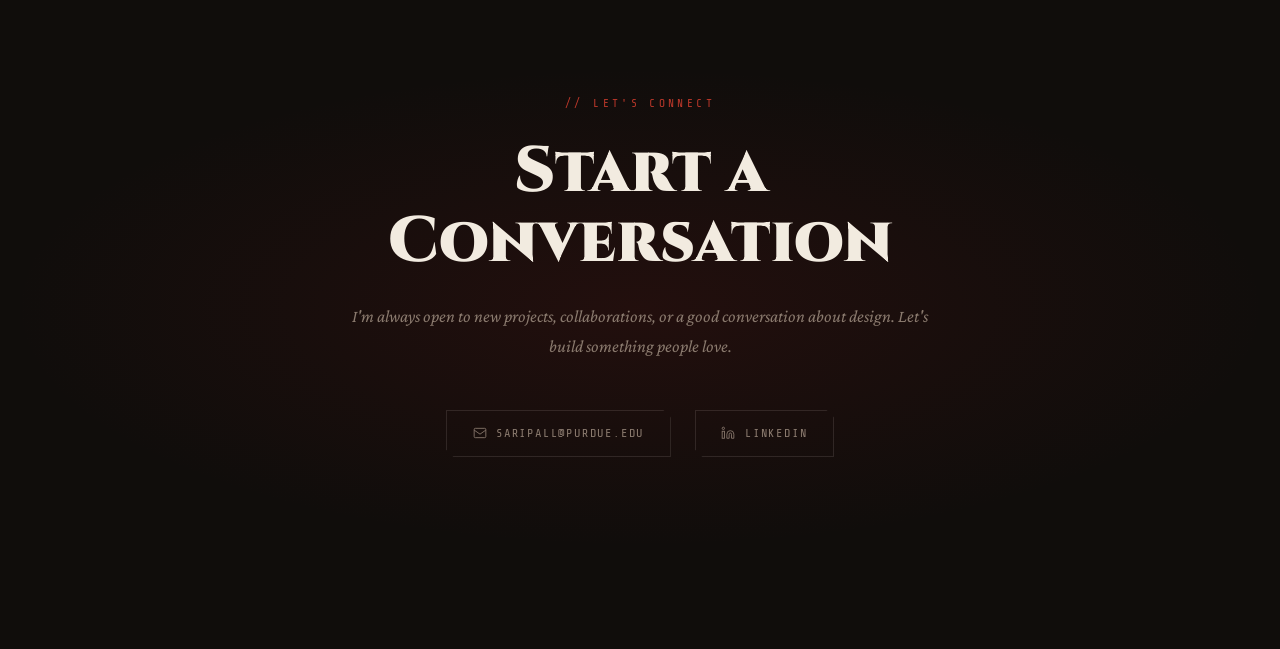
==== commit 4e97ba50: "Add files via upload" ====
--- a/index.html
+++ b/index.html
@@ -36,8 +36,8 @@
   </section>
 
   <section id="projects">
-    <p class="section-label">Selected Work</p>
-    <h2 class="section-title">Case Studies</h2>
+    <p class="section-label">Work</p>
+    <h2 class="section-title">Projects</h2>
     <div class="section-divider"></div>
 
     <div class="project-entry visible" id="allied">
@@ -52,7 +52,7 @@
       <div class="project-overview">
         <div class="project-desc">
           <p>Reimagining the custom reporting experience for Allied Solutions' Lending Insights platform by integrating AI-driven guidance and transforming a complex, unintuitive tool into one that empowers lenders.</p>
-          <a href="allied.html" class="btn-primary" style="margin-top: 1.5rem;">Read Case Study</a>
+          <a href="allied.html" class="btn-primary" style="margin-top: 1.5rem;">View Project</a>
         </div>
         <div class="project-sidebar">
             <img src="images/allied/hifi-6.jpg" alt="Allied Solutions Preview" style="width: 100%; border-radius: 4px; filter: brightness(0.9);">
@@ -74,7 +74,7 @@
       <div class="project-overview">
         <div class="project-desc">
           <p>Defining the future of AI email marketing for Backstroke by shifting AI from a simple copywriting assistant to a strategic architect of entire campaigns.</p>
-          <a href="innovatemap.html" class="btn-primary" style="margin-top: 1.5rem;">Read Case Study</a>
+          <a href="innovatemap.html" class="btn-primary" style="margin-top: 1.5rem;">View Project</a>
         </div>
         <div class="project-sidebar">
             <img src="images/innovatemap/hifi-preview.jpg" alt="Innovatemap Preview" style="width: 100%; border-radius: 4px; filter: brightness(0.9);">
@@ -94,7 +94,7 @@
       <div class="project-overview">
         <div class="project-desc">
           <p>Designing an accessible, AI-driven educational platform for rural women in Jharkhand, India, empowering them with financial independence while providing administrators with vital tracking data.</p>
-          <a href="pratigya.html" class="btn-primary" style="margin-top: 1.5rem;">Read Case Study</a>
+          <a href="pratigya.html" class="btn-primary" style="margin-top: 1.5rem;">View Project</a>
         </div>
         <div class="project-sidebar">
             <img src="images/pratigya/cover.jpg" alt="Pratigya Preview" style="width: 100%; border-radius: 4px; filter: brightness(0.9);">
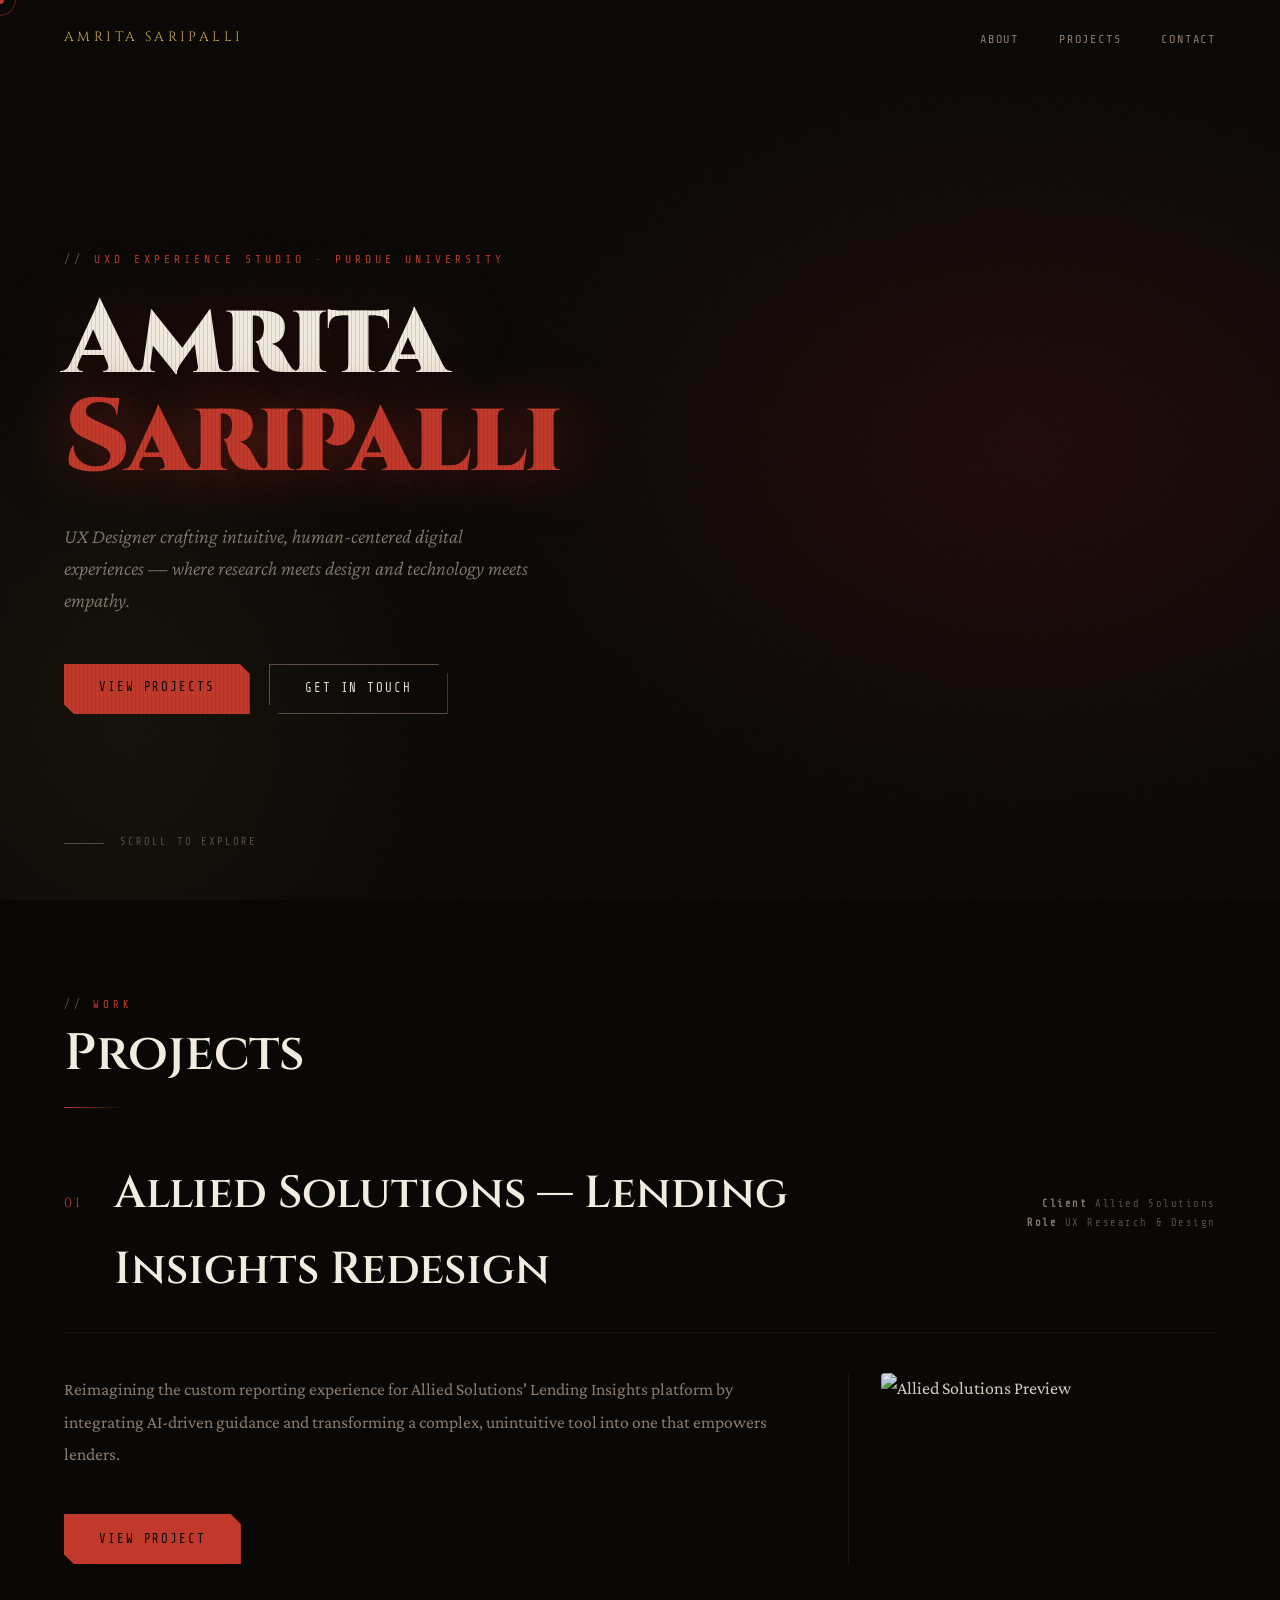
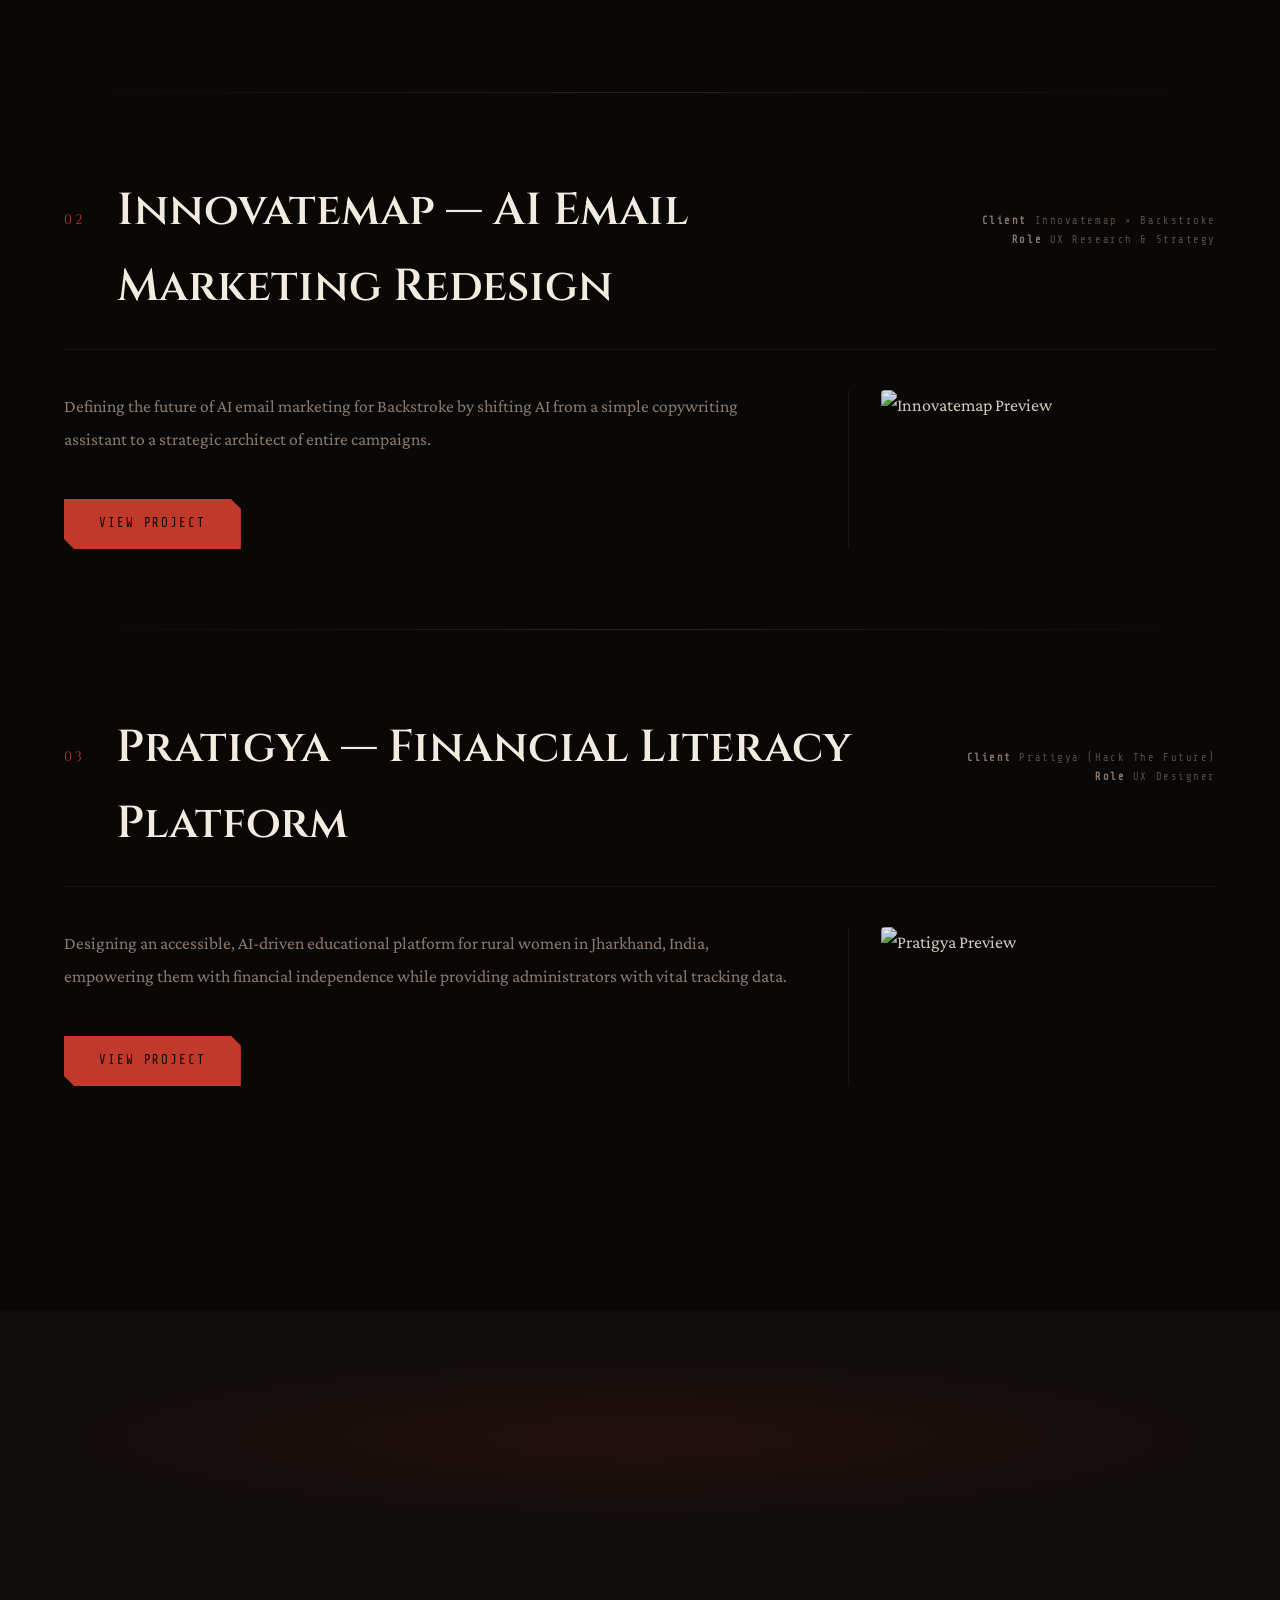
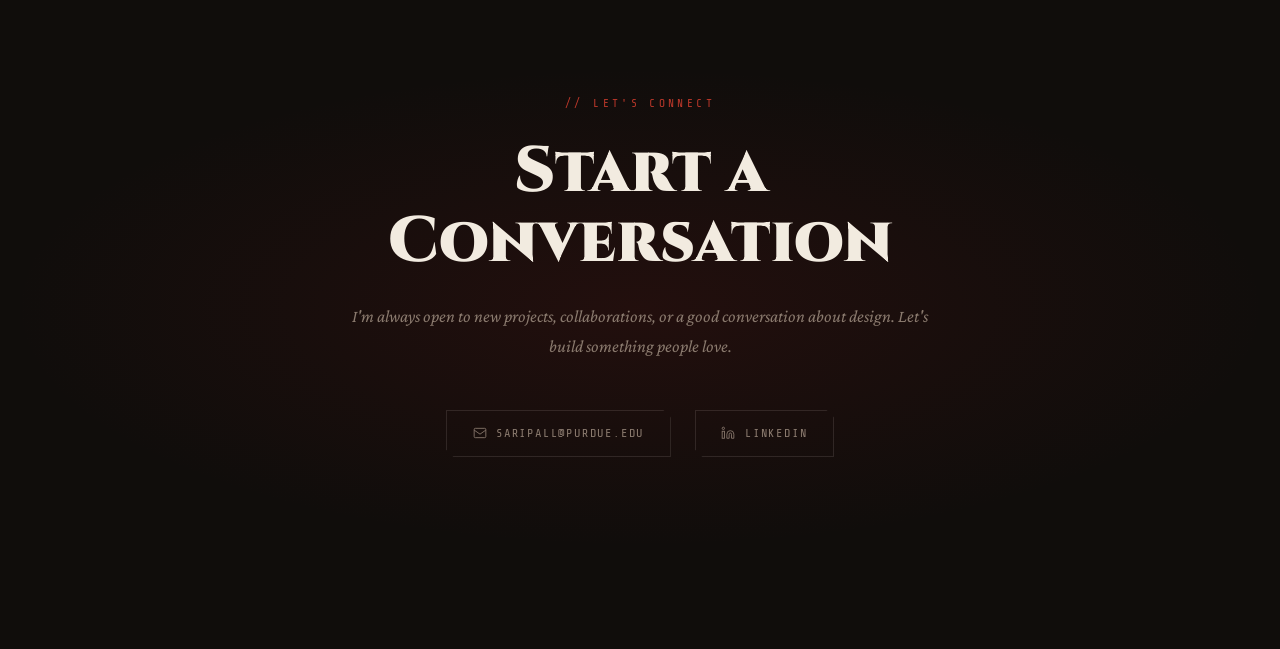
==== commit b2f4b1e7: "Add files via upload" ====
--- a/index.html
+++ b/index.html
@@ -17,7 +17,7 @@
     <a href="index.html" class="nav-logo">Amrita Saripalli</a>
     <ul class="nav-links">
       <li><a href="about.html">About</a></li>
-      <li><a href="index.html#projects">Work</a></li>
+      <li><a href="index.html#projects">Projects</a></li>
       <li><a href="index.html#contact">Contact</a></li>
     </ul>
   </nav>
@@ -29,7 +29,7 @@
       UX Designer crafting intuitive, human-centered digital experiences — where research meets design and technology meets empathy.
     </p>
     <div class="hero-cta">
-      <a href="#projects" class="btn-primary">View Case Studies</a>
+      <a href="#projects" class="btn-primary">View Projects</a>
       <a href="#contact" class="btn-ghost">Get in Touch</a>
     </div>
     <div class="scroll-indicator">Scroll to explore</div>
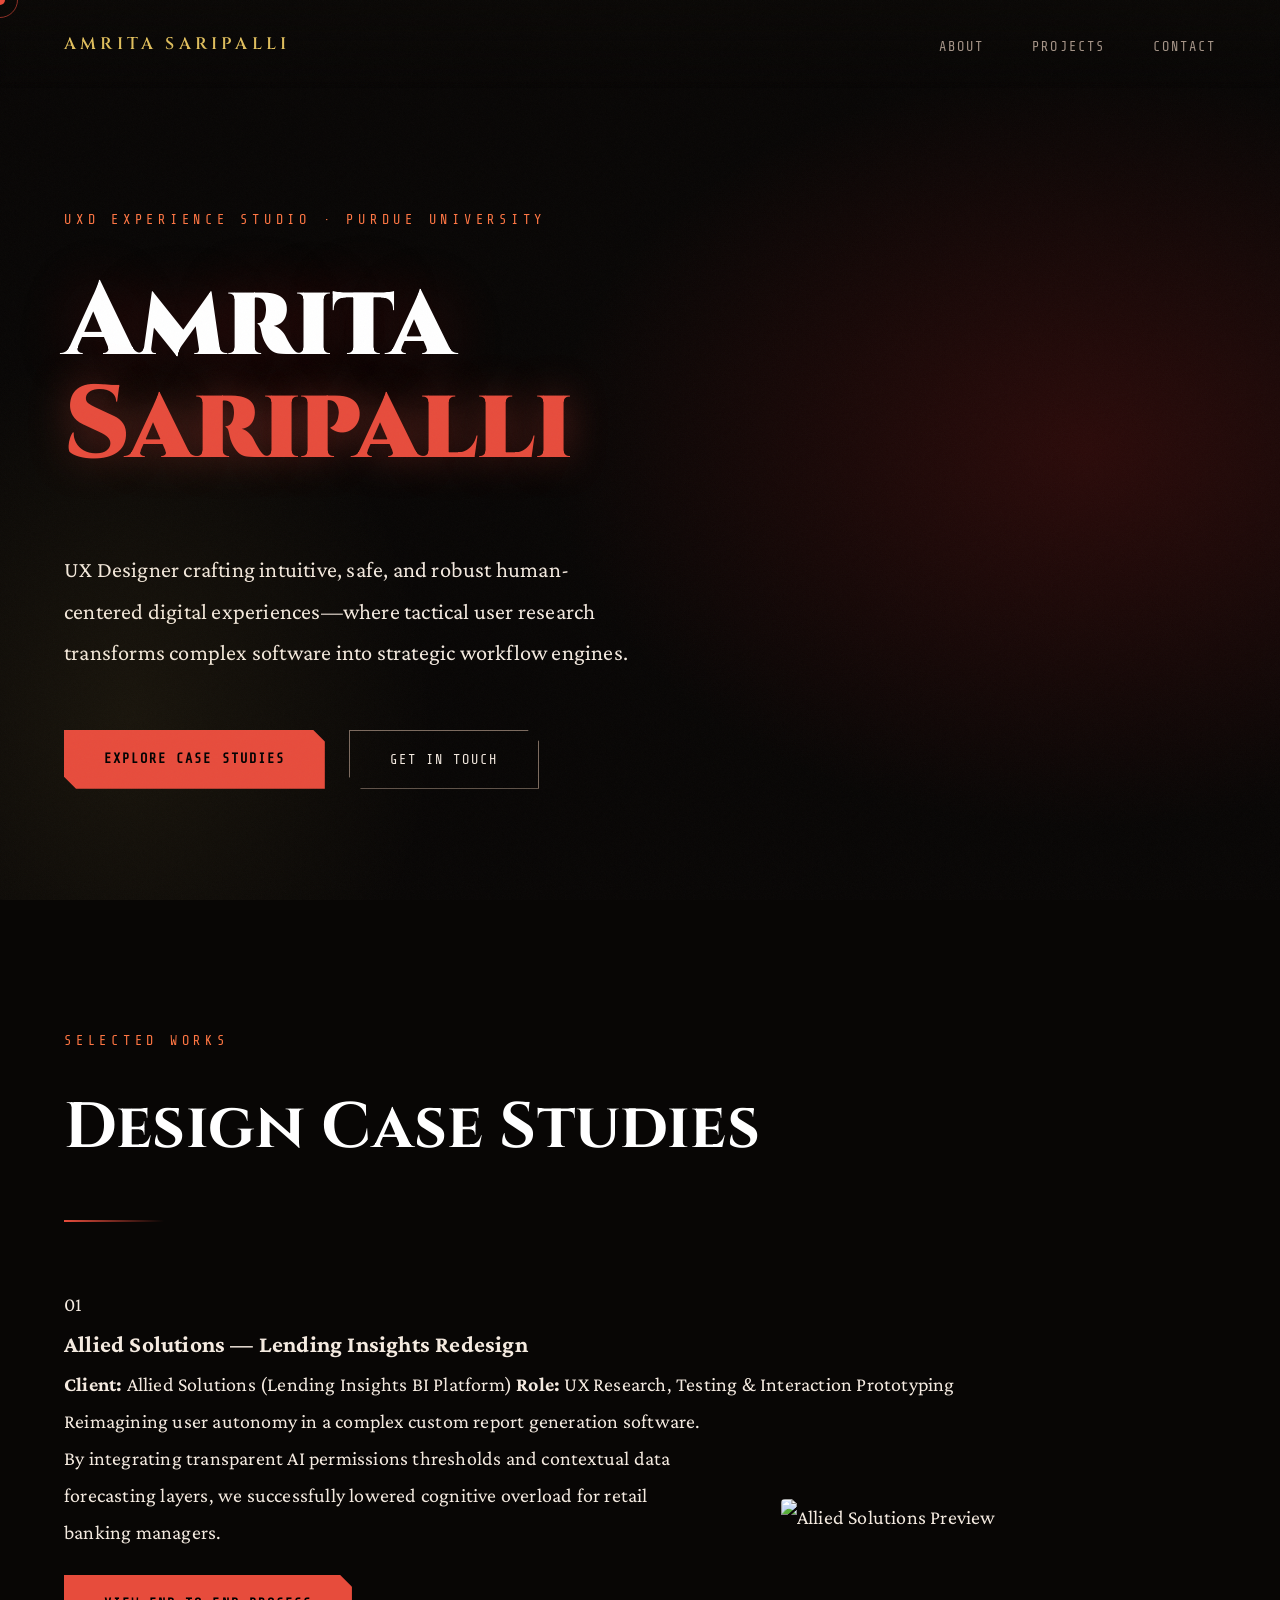
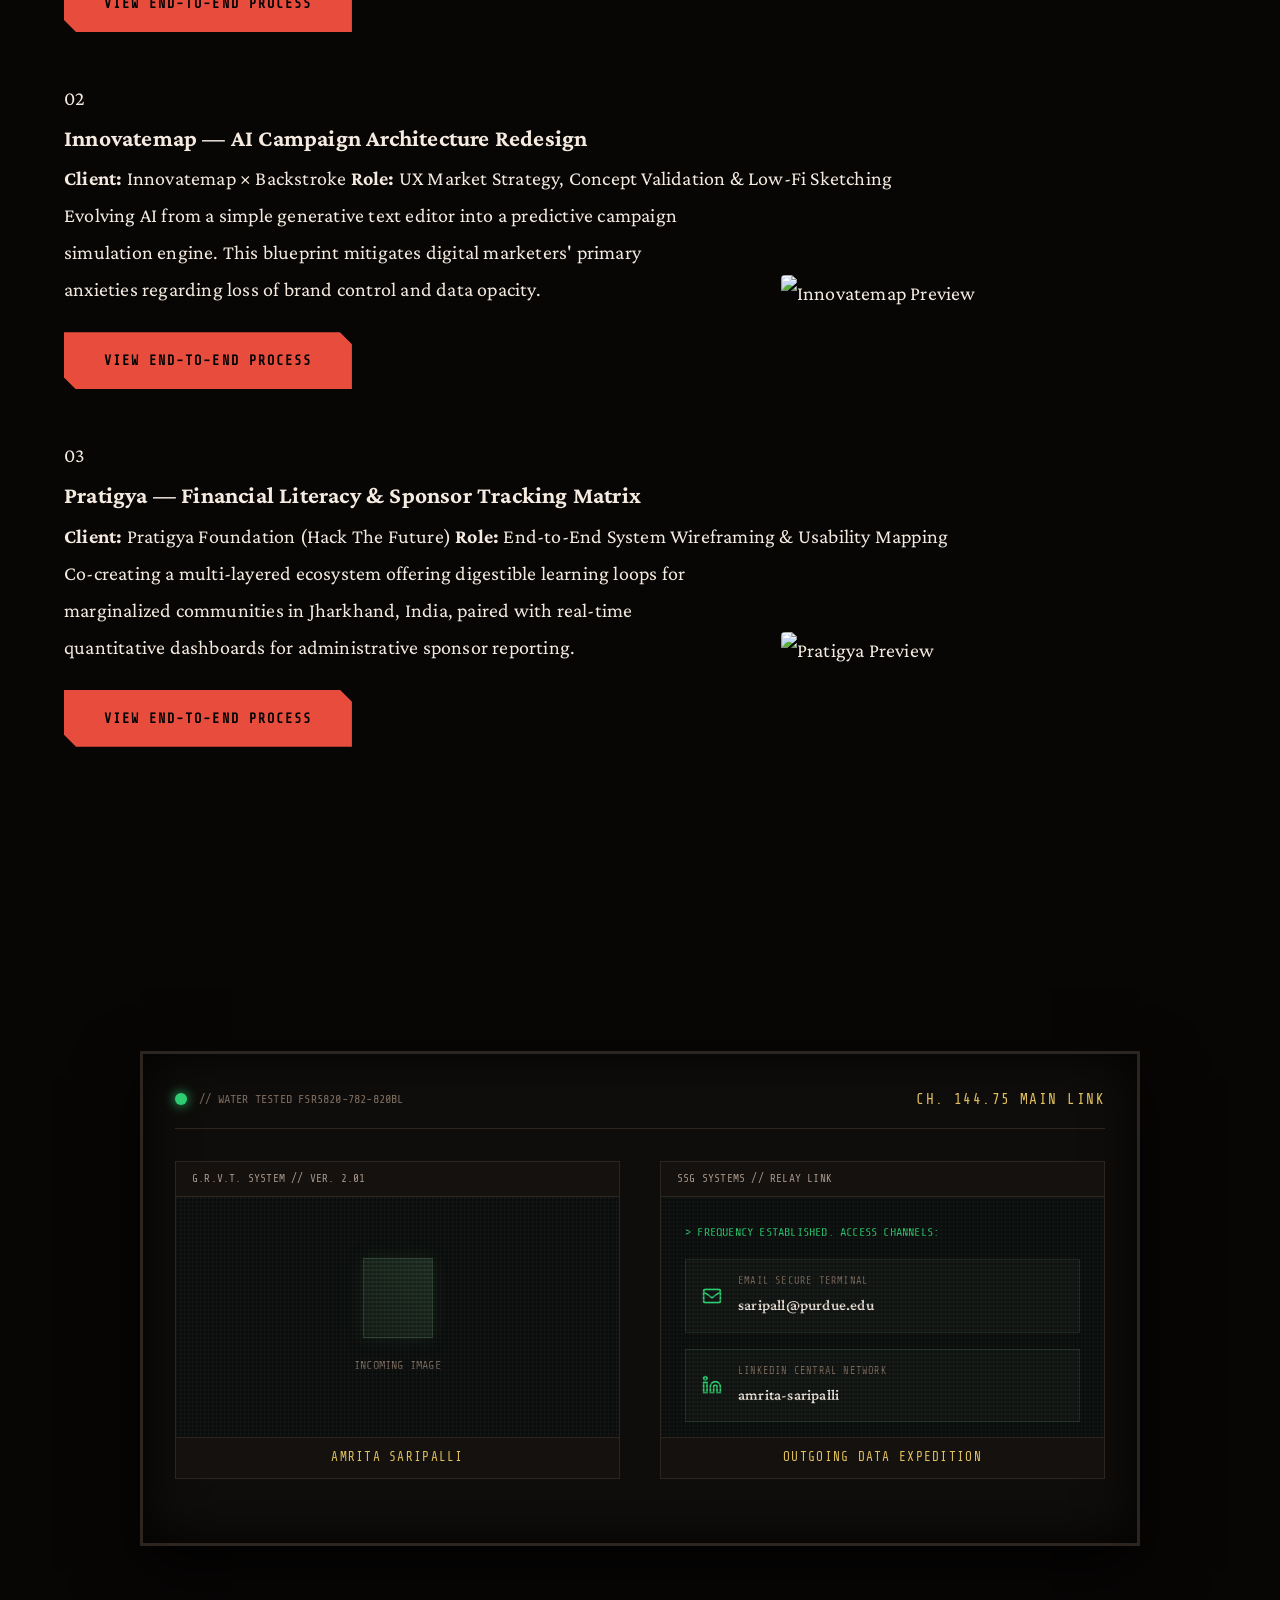
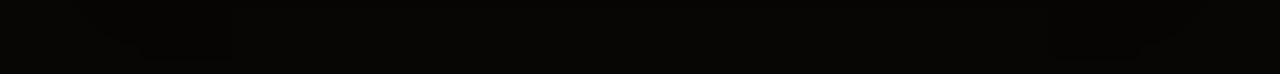
==== commit 48e147b1: "Add files via upload" ====
--- a/index.html
+++ b/index.html
@@ -3,11 +3,12 @@
 <head>
   <meta charset="UTF-8" />
   <meta name="viewport" content="width=device-width, initial-scale=1.0" />
-  <title>Amrita Saripalli — UX Designer</title>
+  <title>Amrita Saripalli — UX Portfolio</title>
   <link rel="preconnect" href="https://fonts.googleapis.com">
   <link rel="preconnect" href="https://fonts.gstatic.com" crossorigin>
   <link href="https://fonts.googleapis.com/css2?family=Cinzel:wght@400;600;900&family=Crimson+Pro:ital,wght@0,300;0,400;0,600;1,300;1,400&family=Share+Tech+Mono&display=swap" rel="stylesheet">
-  <link rel="stylesheet" href="style.css"> </head>
+  <link rel="stylesheet" href="style.css"> 
+</head>
 <body>
 
   <div id="cursor-dot"></div>
@@ -24,107 +25,158 @@
 
   <section id="hero">
     <p class="hero-eyebrow">UXD Experience Studio · Purdue University</p>
-    <h1 class="hero-name">Amrita<br><span>Saripalli</span></h1>
+    <!-- CONTAINER FOR NAME AND ANIMATION RENDER LAYERS -->
+    <div class="hero-name-interactive-group">
+      <h1 class="hero-name">Amrita<br><span>Saripalli</span></h1>
+      
+      <!-- PURE CSS LEON COMPANION TERMINAL -->
+      <div class="name-companion-leon"></div>
+    </div>
     <p class="hero-tagline">
-      UX Designer crafting intuitive, human-centered digital experiences — where research meets design and technology meets empathy.
+      UX Designer crafting intuitive, safe, and robust human-centered digital experiences—where tactical user research transforms complex software into strategic workflow engines.
     </p>
     <div class="hero-cta">
-      <a href="#projects" class="btn-primary">View Projects</a>
+      <a href="#projects" class="btn-primary">Explore Case Studies</a>
       <a href="#contact" class="btn-ghost">Get in Touch</a>
     </div>
-    <div class="scroll-indicator">Scroll to explore</div>
   </section>
 
   <section id="projects">
-    <p class="section-label">Work</p>
-    <h2 class="section-title">Projects</h2>
+    <p class="section-label">Selected Works</p>
+    <h2 class="section-title">Design Case Studies</h2>
     <div class="section-divider"></div>
 
+    <!-- PROJECT 1 -->
     <div class="project-entry visible" id="allied">
       <div class="project-header">
         <span class="project-number">01</span>
         <h3 class="project-title">Allied Solutions — Lending Insights Redesign</h3>
         <div class="project-meta">
-          <span><strong>Client</strong> Allied Solutions</span>
-          <span><strong>Role</strong> UX Research &amp; Design</span>
+          <span><strong>Client:</strong> Allied Solutions (Lending Insights BI Platform)</span>
+          <span><strong>Role:</strong> UX Research, Testing & Interaction Prototyping</span>
         </div>
       </div>
       <div class="project-overview">
         <div class="project-desc">
-          <p>Reimagining the custom reporting experience for Allied Solutions' Lending Insights platform by integrating AI-driven guidance and transforming a complex, unintuitive tool into one that empowers lenders.</p>
-          <a href="allied.html" class="btn-primary" style="margin-top: 1.5rem;">View Project</a>
+          <p>Reimagining user autonomy in a complex custom report generation software. By integrating transparent AI permissions thresholds and contextual data forecasting layers, we successfully lowered cognitive overload for retail banking managers.</p>
+          <a href="allied.html" class="btn-primary" style="margin-top: 1.5rem;">View End-To-End Process</a>
         </div>
         <div class="project-sidebar">
-            <img src="images/allied/hifi-6.jpg" alt="Allied Solutions Preview" style="width: 100%; border-radius: 4px; filter: brightness(0.9);">
+          <img src="images/allied/hifi-6.jpg" alt="Allied Solutions Preview" style="width: 100%; border-radius: 4px;">
         </div>
       </div>
     </div>
 
     <div class="project-divider"></div>
 
+    <!-- PROJECT 2 -->
     <div class="project-entry visible" id="innovatemap">
       <div class="project-header">
         <span class="project-number">02</span>
-        <h3 class="project-title">Innovatemap — AI Email Marketing Redesign</h3>
+        <h3 class="project-title">Innovatemap — AI Campaign Architecture Redesign</h3>
         <div class="project-meta">
-          <span><strong>Client</strong> Innovatemap × Backstroke</span>
-          <span><strong>Role</strong> UX Research &amp; Strategy</span>
+          <span><strong>Client:</strong> Innovatemap × Backstroke</span>
+          <span><strong>Role:</strong> UX Market Strategy, Concept Validation & Low-Fi Sketching</span>
         </div>
       </div>
       <div class="project-overview">
         <div class="project-desc">
-          <p>Defining the future of AI email marketing for Backstroke by shifting AI from a simple copywriting assistant to a strategic architect of entire campaigns.</p>
-          <a href="innovatemap.html" class="btn-primary" style="margin-top: 1.5rem;">View Project</a>
+          <p>Evolving AI from a simple generative text editor into a predictive campaign simulation engine. This blueprint mitigates digital marketers' primary anxieties regarding loss of brand control and data opacity.</p>
+          <a href="innovatemap.html" class="btn-primary" style="margin-top: 1.5rem;">View End-To-End Process</a>
         </div>
         <div class="project-sidebar">
-            <img src="images/innovatemap/hifi-preview.jpg" alt="Innovatemap Preview" style="width: 100%; border-radius: 4px; filter: brightness(0.9);">
+          <img src="images/innovatemap/hifi-preview.jpg" alt="Innovatemap Preview" style="width: 100%; border-radius: 4px;">
         </div>
       </div>
-      <div class="project-divider"></div>
+    </div>
 
+    <div class="project-divider"></div>
+
+    <!-- PROJECT 3 -->
     <div class="project-entry visible" id="pratigya">
       <div class="project-header">
         <span class="project-number">03</span>
-        <h3 class="project-title">Pratigya — Financial Literacy Platform</h3>
+        <h3 class="project-title">Pratigya — Financial Literacy & Sponsor Tracking Matrix</h3>
         <div class="project-meta">
-          <span><strong>Client</strong> Pratigya (Hack The Future)</span>
-          <span><strong>Role</strong> UX Designer</span>
+          <span><strong>Client:</strong> Pratigya Foundation (Hack The Future)</span>
+          <span><strong>Role:</strong> End-to-End System Wireframing & Usability Mapping</span>
         </div>
       </div>
       <div class="project-overview">
         <div class="project-desc">
-          <p>Designing an accessible, AI-driven educational platform for rural women in Jharkhand, India, empowering them with financial independence while providing administrators with vital tracking data.</p>
-          <a href="pratigya.html" class="btn-primary" style="margin-top: 1.5rem;">View Project</a>
+          <p>Co-creating a multi-layered ecosystem offering digestible learning loops for marginalized communities in Jharkhand, India, paired with real-time quantitative dashboards for administrative sponsor reporting.</p>
+          <a href="pratigya.html" class="btn-primary" style="margin-top: 1.5rem;">View End-To-End Process</a>
         </div>
         <div class="project-sidebar">
-            <img src="images/pratigya/cover.jpg" alt="Pratigya Preview" style="width: 100%; border-radius: 4px; filter: brightness(0.9);">
+          <img src="images/pratigya/cover.jpg" alt="Pratigya Preview" style="width: 100%; border-radius: 4px;">
         </div>
       </div>
-    </div>
     </div>
   </section>
 
   <section id="contact">
-      </section>
+    <div class="codec-wrapper">
+      
+      <header class="codec-hud-top">
+        <div class="hud-hardware-module">
+          <span class="hud-light-indicator"></span>
+          <p class="hud-serial">// WATER TESTED FSR5820-782-820BL</p>
+        </div>
+        <div class="hud-frequency">CH. 144.75 MAIN LINK</div>
+      </header>
 
-  <section id="contact">
-    <div class="contact-inner">
-      <p class="contact-pre">// Let's Connect</p>
-      <h2 class="contact-title">Start a Conversation</h2>
-      <p class="contact-sub">
-        I'm always open to new projects, collaborations, or a good conversation about design. Let's build something people love.
-      </p>
-      <div class="contact-links">
-        <a href="mailto:saripall@purdue.edu" class="contact-link">
-          <svg width="14" height="14" viewBox="0 0 24 24" fill="none" stroke="currentColor" stroke-width="1.5"><rect x="2" y="4" width="20" height="16" rx="2"/><path d="m22 7-10 7L2 7"/></svg>
-          saripall@purdue.edu
-        </a>
-        <a href="https://www.linkedin.com/in/amrita-saripalli/" target="_blank" class="contact-link">
-          <svg width="14" height="14" viewBox="0 0 24 24" fill="none" stroke="currentColor" stroke-width="1.5"><path d="M16 8a6 6 0 0 1 6 6v7h-4v-7a2 2 0 0 0-2-2 2 2 0 0 0-2 2v7h-4v-7a6 6 0 0 1 6-6z"/><rect x="2" y="9" width="4" height="12"/><circle cx="4" cy="4" r="2"/></svg>
-          LinkedIn
-        </a>
+      <div class="codec-display-matrix">
+        
+        <article class="codec-screen-panel profile-origin">
+          <header class="panel-tag">G.R.V.T. SYSTEM // VER. 2.01</header>
+          <div class="panel-screen-viewfinder">
+            <div class="vfr-scanlines"></div>
+            <div class="vfr-avatar-placeholder">
+              <p class="vfr-label">INCOMING IMAGE</p>
+            </div>
+          </div>
+          <footer class="panel-footer-identity">AMRITA SARIPALLI</footer>
+        </article>
+
+        <article class="codec-screen-panel transmission-target">
+          <header class="panel-tag">SSG SYSTEMS // RELAY LINK</header>
+          <div class="panel-screen-viewfinder">
+            <div class="vfr-scanlines"></div>
+            <div class="vfr-social-feed">
+              <p class="feed-status-text">> FREQUENCY ESTABLISHED. ACCESS CHANNELS:</p>
+              
+              <div class="communicator-channels">
+                <a href="mailto:saripall@purdue.edu" class="comms-btn">
+                  <svg class="comms-icon" viewBox="0 0 24 24" fill="none" stroke="currentColor" stroke-width="2">
+                    <rect x="2" y="4" width="20" height="16" rx="2"/><path d="m22 7-10 7L2 7"/>
+                  </svg>
+                  <div class="comms-label-group">
+                    <span class="comms-pre">EMAIL SECURE TERMINAL</span>
+                    <span class="comms-address">saripall@purdue.edu</span>
+                  </div>
+                </a>
+
+                <a href="https://www.linkedin.com/in/amrita-saripalli/" target="_blank" class="comms-btn">
+                  <svg class="comms-icon" viewBox="0 0 24 24" fill="none" stroke="currentColor" stroke-width="2">
+                    <path d="M16 8a6 6 0 0 1 6 6v7h-4v-7a2 2 0 0 0-2-2 2 2 0 0 0-2 2v7h-4v-7a6 6 0 0 1 6-6z"/><rect x="2" y="9" width="4" height="12"/><circle cx="4" cy="4" r="2"/>
+                  </svg>
+                  <div class="comms-label-group">
+                    <span class="comms-pre">LINKEDIN CENTRAL NETWORK</span>
+                    <span class="comms-address">amrita-saripalli</span>
+                  </div>
+                </a>
+              </div>
+
+            </div>
+          </div>
+          <footer class="panel-footer-identity">OUTGOING DATA EXPEDITION</footer>
+        </article>
+
+      </div>
+
     </div>
   </section>
   
-  <script src="main.js"></script> </body>
+  <script src="main.js"></script> 
+</body>
 </html>
--- a/style.css
+++ b/style.css
@@ -1,24 +1,24 @@
 /* ═══════════════════════════════════════════
-    DESIGN TOKENS
+    DESIGN TOKENS (UPDATED FOR HIGHER READABILITY)
 ═══════════════════════════════════════════ */
 :root {
-    --ink:        #0a0806;
-  --void:       #100d0b;
-  --deep:       #1a1410;
-  --surface:    #231c17;
-  --panel:      #2d2420;
-  --muted:      #5c4d43;
-  --ash:        #8a7a6e;
-  --canvas:     #e8ddd0;
-  --parchment:  #f2ebe0;
-  --blood:      #8b1a1a;
-  --crimson:    #c0392b;
-  --ember:      #e05c3a;
-  --gold:       #c9a84c;
-  --pale-gold:  #e8c96e;
-  --fog:        rgba(232,221,208,0.06);
-  --fog-md:     rgba(232,221,208,0.12);
-  --fog-lg:     rgba(232,221,208,0.22);
+  --ink:        #080605;
+  --void:       #0e0b09;
+  --deep:       #16110e;
+  --surface:    #201915;
+  --panel:      #2b201b;
+  --muted:      #7c6b5f; 
+  --ash:        #a59487; 
+  --canvas:     #f4eae0; 
+  --parchment:  #ffffff; 
+  --blood:      #a61c1c;
+  --crimson:    #e74c3c; 
+  --ember:      #ff7643; 
+  --gold:       #dfbe5d; 
+  --pale-gold:  #fad773;
+  --fog:        rgba(244,234,224,0.08);
+  --fog-md:     rgba(244,234,224,0.16);
+  --fog-lg:     rgba(244,234,224,0.28);
 
   --font-display: 'Cinzel', serif;
   --font-body:    'Crimson Pro', serif;
@@ -36,45 +36,47 @@
 html { scroll-behavior: smooth; }
 
 body {
-    background: var(--ink);
+  background: var(--ink);
   color: var(--canvas);
   font-family: var(--font-body);
-  font-size: 18px;
-  line-height: 1.7;
+  font-size: 20px; 
+  line-height: 1.85; 
   overflow-x: hidden;
   cursor: none;
+  letter-spacing: 0.01em;
+}
+
+p strong {
+  color: var(--parchment);
+  font-weight: 600;
 }
 
 /* ═══════════════════════════════════════════
     CUSTOM CURSOR
 ═══════════════════════════════════════════ */
 #cursor-dot {
-    position: fixed; top: 0; left: 0; z-index: 9999;
-    width: 8px; height: 8px; border-radius: 50%;
-    background: var(--crimson);
-    pointer-events: none;
-    transform: translate(-50%,-50%);
-    transition: transform 0.1s, background 0.2s, width 0.2s, height 0.2s;
-    mix-blend-mode: normal;
+  position: fixed; top: 0; left: 0; z-index: 9999;
+  width: 10px; height: 10px; border-radius: 50%;
+  background: var(--crimson);
+  pointer-events: none;
+  transform: translate(-50%,-50%);
+  transition: transform 0.1s, background 0.2s, width 0.2s, height 0.2s;
 }
 #cursor-ring {
-    position: fixed; top: 0; left: 0; z-index: 9998;
-    width: 32px; height: 32px; border-radius: 50%;
-    border: 1px solid rgba(192,57,43,0.5);
-    pointer-events: none;
-    transform: translate(-50%,-50%);
-    transition: transform 0.18s var(--ease-smooth), width 0.25s, height 0.25s, border-color 0.25s;
+  position: fixed; top: 0; left: 0; z-index: 9998;
+  width: 36px; height: 36px; border-radius: 50%;
+  border: 1px solid rgba(231,76,60,0.6);
+  pointer-events: none;
+  transform: translate(-50%,-50%);
+  transition: transform 0.18s var(--ease-smooth), width 0.25s, height 0.25s, border-color 0.25s;
 }
 body:has(a:hover) #cursor-dot,
-body:has(button:hover) #cursor-dot { width: 14px; height: 14px; background: var(--ember); }
+body:has(button:hover) #cursor-dot { width: 16px; height: 16px; background: var(--ember); }
 body:has(a:hover) #cursor-ring,
-body:has(button:hover) #cursor-ring { width: 48px; height: 48px; border-color: var(--ember); }
-
-/* ═══════════════════════════════════════════
-    NOISE TEXTURE OVERLAY
-═══════════════════════════════════════════ */
+body:has(button:hover) #cursor-ring { width: 54px; height: 54px; border-color: var(--ember); }
+
 body::before {
-    content: '';
+  content: '';
   position: fixed; inset: 0; z-index: 9990;
   pointer-events: none;
   opacity: 0.03;
@@ -86,746 +88,878 @@
     NAVIGATION
 ═══════════════════════════════════════════ */
 nav {
-    position: fixed; top: 0; left: 0; right: 0; z-index: 900;
+  position: fixed; top: 0; left: 0; right: 0; z-index: 900;
   display: flex; align-items: center; justify-content: space-between;
-  padding: 1.4rem 4rem;
-  background: linear-gradient(to bottom, rgba(10,8,6,0.95) 0%, transparent 100%);
-  backdrop-filter: blur(2px);
+  padding: 1.6rem 4rem;
+  background: linear-gradient(to bottom, rgba(8,6,5,0.98) 0%, transparent 100%);
+  backdrop-filter: blur(4px);
 }
 
 .nav-logo {
-    font-family: var(--font-display);
+  font-family: var(--font-display);
+  font-size: 1.05rem;
+  letter-spacing: 0.25em;
+  color: var(--gold);
+  text-decoration: none;
+  text-transform: uppercase;
+  font-weight: 600;
+}
+
+.nav-links { display: flex; gap: 3rem; list-style: none; }
+.nav-links a {
+  font-family: var(--font-mono);
+  font-size: 0.85rem;
+  letter-spacing: 0.15em;
+  color: var(--ash);
+  text-decoration: none;
+  text-transform: uppercase;
+  transition: color 0.25s;
+  position: relative;
+}
+.nav-links a::after {
+  content: '';
+  position: absolute; bottom: -3px; left: 0; right: 0;
+  height: 2px; background: var(--crimson);
+  transform: scaleX(0); transform-origin: left;
+  transition: transform 0.3s var(--ease-smooth);
+}
+.nav-links a:hover { color: var(--canvas); }
+.nav-links a:hover::after { transform: scaleX(1); }
+
+/* ═══════════════════════════════════════════
+    HERO SECTION
+═══════════════════════════════════════════ */
+#hero {
+  min-height: 100vh;
+  display: flex; flex-direction: column;
+  justify-content: center; align-items: flex-start;
+  padding: 10rem 4rem 4rem;
+  position: relative;
+  overflow: hidden;
+}
+#hero::before {
+  content: '';
+  position: absolute; inset: 0;
+  background:
+    radial-gradient(ellipse 60% 60% at 85% 50%, rgba(166,28,28,0.22) 0%, transparent 70%),
+    radial-gradient(ellipse 40% 70% at 10% 80%, rgba(223,190,93,0.08) 0%, transparent 60%);
+}
+
+.hero-eyebrow {
+  font-family: var(--font-mono);
+  font-size: 0.85rem;
+  letter-spacing: 0.35em;
+  color: var(--ember);
+  text-transform: uppercase;
+  margin-bottom: 1.5rem;
+}
+
+.hero-tagline {
+  margin-top: 2.5rem;
+  max-width: 580px;
+  font-size: 1.4rem;
+  color: var(--canvas);
+}
+
+.hero-cta { margin-top: 3.5rem; display: flex; gap: 1.5rem; }
+
+.btn-primary {
+  display: inline-block;
+  padding: 1rem 2.5rem;
+  font-family: var(--font-mono);
+  font-size: 0.85rem;
+  letter-spacing: 0.15em;
+  text-transform: uppercase;
+  text-decoration: none;
+  color: #000000;
+  background: var(--crimson);
+  font-weight: 600;
+  transition: all 0.25s;
+  clip-path: polygon(0 0, calc(100% - 12px) 0, 100% 12px, 100% 100%, 12px 100%, 0 calc(100% - 12px));
+}
+.btn-primary:hover {
+  background: var(--ember);
+  transform: translateY(-3px);
+  box-shadow: 0 10px 30px rgba(231,76,60,0.4);
+}
+
+.btn-ghost {
+  display: inline-block;
+  padding: 1rem 2.5rem;
+  font-family: var(--font-mono);
+  font-size: 0.85rem;
+  letter-spacing: 0.15em;
+  text-transform: uppercase;
+  text-decoration: none;
+  color: var(--canvas);
+  border: 1px solid var(--muted);
+  transition: all 0.25s;
+  clip-path: polygon(0 0, calc(100% - 12px) 0, 100% 12px, 100% 100%, 12px 100%, 0 calc(100% - 12px));
+}
+.btn-ghost:hover {
+  border-color: var(--parchment);
+  color: var(--parchment);
+  background: rgba(255,255,255,0.03);
+}
+
+/* ═══════════════════════════════════════════
+    SECTIONS & GRID SYSTEM
+═══════════════════════════════════════════ */
+section { padding: 8rem 4rem; }
+.section-label {
+  font-family: var(--font-mono);
+  font-size: 0.85rem;
+  letter-spacing: 0.35em;
+  color: var(--ember);
+  text-transform: uppercase;
+  margin-bottom: 1rem;
+}
+.section-title {
+  font-family: var(--font-display);
+  font-size: clamp(2.6rem, 5vw, 4rem);
+  color: var(--parchment);
+}
+.section-divider {
+  width: 100px; height: 2px;
+  background: linear-gradient(to right, var(--crimson), transparent);
+  margin: 2rem 0 4rem;
+}
+
+.doc-list {
+  margin: 2.5rem 0;
+  padding-left: 1.5rem;
+}
+.doc-list li {
+  margin-bottom: 1.5rem;
+  line-height: 1.8;
+}
+
+.findings-block {
+  background: var(--surface);
+  border-left: 4px solid var(--ember);
+  padding: 2.5rem;
+  margin: 3rem 0;
+}
+.findings-block h4 {
+  font-family: var(--font-mono);
+  font-size: 0.9rem;
+  letter-spacing: 0.2em;
+  color: var(--ember);
+  text-transform: uppercase;
+  margin-bottom: 1.5rem;
+}
+
+.outcome-callout {
+  background: linear-gradient(135deg, var(--deep) 0%, var(--panel) 100%);
+  border: 1px solid var(--blood);
+  padding: 3rem;
+  margin: 4rem 0;
+  clip-path: polygon(0 0, calc(100% - 24px) 0, 100% 24px, 100% 100%, 24px 100%, 0 calc(100% - 24px));
+}
+.outcome-callout h4 {
+  font-family: var(--font-display);
+  font-size: 1.4rem;
+  color: var(--pale-gold);
+  margin-bottom: 1rem;
+}
+
+/* ═══════════════════════════════════════════
+    FUN & INTERACTIVE SNEAK-PEEK VIEWPORTS
+═══════════════════════════════════════════ */
+.project-overview {
+  display: grid;
+  grid-template-columns: 1.5fr 1fr; 
+  gap: 4rem;
+  align-items: center;
+  margin-bottom: 3rem;
+}
+
+.project-sidebar {
+  border-left: none; 
+  padding-left: 0;
+  display: flex;
+  justify-content: center;
+  align-items: center;
+}
+
+.sneak-peek-viewport {
+  position: relative;
+  width: 100%;
+  max-width: 340px; 
+  aspect-ratio: 1 / 1; 
+  background: var(--void);
+  border: 1px solid var(--panel);
+  overflow: hidden;
+  clip-path: polygon(0 0, calc(100% - 15px) 0, 100% 15px, 100% 100%, 15px 100%, 0 calc(100% - 15px));
+  transition: border-color 0.4s var(--ease-smooth), box-shadow 0.4s var(--ease-smooth);
+}
+
+.sneak-peek-viewport::before,
+.sneak-peek-viewport::after {
+  content: '';
+  position: absolute;
+  width: 12px;
+  height: 12px;
+  z-index: 10;
+  pointer-events: none;
+  transition: border-color 0.3s;
+}
+.sneak-peek-viewport::before {
+  top: 10px; left: 10px;
+  border-top: 2px solid var(--muted);
+  border-left: 2px solid var(--muted);
+}
+.sneak-peek-viewport::after {
+  bottom: 10px; right: 10px;
+  border-bottom: 2px solid var(--muted);
+  border-right: 2px solid var(--muted);
+}
+
+.sneak-peek-viewport img {
+  width: 100%;
+  height: 100%;
+  object-fit: cover;
+  display: block;
+  filter: brightness(0.4) grayscale(0.6) contrast(1.2); 
+  transform: scale(1.05) rotate(-1deg); 
+  transition: transform 0.6s cubic-bezier(0.25, 1, 0.5, 1), filter 0.6s var(--ease-smooth);
+}
+
+.peek-badge {
+  position: absolute;
+  bottom: 12px;
+  left: 12px;
+  font-family: var(--font-mono);
+  font-size: 0.65rem;
+  letter-spacing: 0.2em;
+  color: var(--muted);
+  background: rgba(8, 6, 5, 0.85);
+  padding: 2px 8px;
+  text-transform: uppercase;
+  z-index: 5;
+  border: 1px solid transparent;
+  transition: all 0.3s;
+}
+.peek-badge::before {
+  content: '🔒 REVEAL SNEAK PEEK';
+}
+
+.project-entry:hover .sneak-peek-viewport {
+  border-color: var(--ember);
+  box-shadow: 0 0 20px rgba(255, 118, 67, 0.15);
+}
+
+.project-entry:hover .sneak-peek-viewport::before,
+.project-entry:hover .sneak-peek-viewport::after {
+  border-color: var(--ember); 
+}
+
+.project-entry:hover .sneak-peek-viewport img {
+  filter: brightness(1.0) grayscale(0) contrast(1.0); 
+  transform: scale(1.15) rotate(0deg); 
+}
+
+.project-entry:hover .peek-badge {
+  color: var(--ember);
+  border-color: var(--blood);
+  background: var(--ink);
+}
+.project-entry:hover .peek-badge::before {
+  content: '👁️ DOSSIER UNLOCKED'; 
+}
+
+/* ═══════════════════════════════════════════
+    PIXEL LEON GAME LOADER
+═══════════════════════════════════════════ */
+#game-loader {
+  position: fixed;
+  inset: 0;
+  background: #050403; 
+  z-index: 10000; 
+  display: flex;
+  justify-content: center;
+  align-items: center;
+  transition: opacity 0.6s cubic-bezier(0.25, 0.46, 0.45, 0.94), visibility 0.6s;
+}
+
+.loader-content {
+  text-align: center;
+  display: flex;
+  flex-direction: column;
+  align-items: center;
+  gap: 1.5rem;
+}
+
+.pixel-leon {
+  width: 8px;  
+  height: 8px; 
+  position: relative;
+  left: -8px; 
+  margin-bottom: 80px; 
+  image-rendering: pixelated;
+  image-rendering: crisp-edges;
+  transform: scale(2.5); 
+  animation: pureLeonRun 0.5s steps(1) infinite;
+}
+
+.loader-text {
+  font-family: 'Share Tech Mono', monospace;
+  font-size: 0.75rem;
+  letter-spacing: 0.2em;
+  color: #e74c3c;
+  text-shadow: 0 0 10px rgba(231, 76, 60, 0.4);
+}
+
+.loader-bar-container {
+  width: 240px;
+  height: 6px;
+  background: #201915;
+  border: 1px solid #2b201b;
+  padding: 2px;
+  overflow: hidden;
+}
+
+.loader-bar {
+  height: 100%;
+  width: 0%;
+  background: #ff7643;
+  box-shadow: 0 0 8px #ff7643;
+  animation: loadProgress 1.8s cubic-bezier(0.25, 1, 0.5, 1) forwards;
+}
+
+@keyframes pureLeonRun {
+  0%, 100% {
+    box-shadow:
+      4px -24px #dfbe5d, 8px -24px #dfbe5d, 12px -24px #dfbe5d,
+      0px -20px #dfbe5d, 4px -20px #fad773, 8px -20px #fad773, 12px -20px #dfbe5d,
+      4px -16px #f4eae0, 8px -16px #f4eae0, 12px -16px #f4eae0,
+      4px -12px #34527d, 8px -12px #4a72a8, 12px -12px #34527d,
+      0px -8px #34527d, 2px -8px #4a72a8, 4px -8px #4a72a8, 12px -8px #34527d, 16px -8px #34527d,
+      4px -4px #34527d, 8px -4px #34527d, 12px -4px #34527d,
+      4px 0px #111, 12px 0px #111,
+      0px 4px #111, 16px 4px #111;
+  }
+  50% {
+    box-shadow:
+      4px -25px #dfbe5d, 8px -25px #dfbe5d, 12px -25px #dfbe5d,
+      0px -21px #dfbe5d, 4px -21px #fad773, 8px -21px #fad773, 12px -21px #dfbe5d,
+      4px -17px #f4eae0, 8px -17px #f4eae0, 12px -17px #f4eae0,
+      4px -13px #34527d, 8px -13px #4a72a8, 12px -13px #34527d,
+      2px -9px #34527d, 6px -9px #4a72a8, 10px -9px #4a72a8, 14px -9px #34527d,
+      6px -5px #34527d, 10px -5px #34527d,
+      6px -1px #111, 10px -1px #111,
+      8px 3px #111, 12px 7px #111;
+  }
+}
+
+@keyframes loadProgress {
+  0% { width: 0%; }
+  25% { width: 35%; }
+  60% { width: 65%; }
+  100% { width: 100%; }
+}
+
+#game-loader.loaded {
+  opacity: 0;
+  visibility: hidden;
+  pointer-events: none;
+}
+
+/* ═══════════════════════════════════════════
+    CLEAN ABOUT PAGE STRUCTURE (FIXED GRID)
+═══════════════════════════════════════════ */
+.clean-about-wrapper {
+  max-width: 1200px;
+  margin: 0 auto;
+  padding: 4rem 4rem 8rem 4rem;
+  background: var(--ink);
+}
+
+.about-hero-header {
+  margin-top: 6rem;
+  margin-bottom: 5rem;
+}
+
+.clean-about-grid {
+  display: grid;
+  grid-template-columns: 1.2fr 1fr;
+  gap: 5rem;
+  align-items: start;
+}
+
+.bio-panel .text-block p {
+  font-size: 1.25rem;
+  line-height: 1.9;
+  color: var(--ash);
+  margin-bottom: 1.8rem;
+}
+
+.clean-stats-row {
+  display: flex;
+  gap: 4rem;
+  margin-top: 4rem;
+  padding-top: 2rem;
+  border-top: 1px solid var(--fog);
+}
+
+.clean-stat-item .stat-num {
+  font-family: var(--font-display);
+  font-size: 3.5rem;
+  font-weight: 900;
+  color: var(--crimson);
+  line-height: 1;
+}
+
+.clean-stat-item .stat-lbl {
+  font-family: var(--font-mono);
+  font-size: 0.75rem;
+  letter-spacing: 0.15em;
+  color: var(--muted);
+  text-transform: uppercase;
+  margin-top: 0.5rem;
+}
+
+.meta-panel {
+  display: flex;
+  flex-direction: column;
+  gap: 3.5rem;
+  background: var(--void);
+  padding: 3rem;
+  border: 1px solid var(--panel);
+  clip-path: polygon(0 0, calc(100% - 15px) 0, 100% 15px, 100% 100%, 15px 100%, 0 calc(100% - 15px));
+}
+
+.meta-title {
+  font-family: var(--font-mono);
   font-size: 0.85rem;
   letter-spacing: 0.25em;
   color: var(--gold);
+  text-transform: uppercase;
+  margin-bottom: 1.2rem;
+  border-bottom: 1px solid var(--fog-md);
+  padding-bottom: 0.5rem;
+}
+
+.clean-tags-container {
+  display: flex;
+  flex-wrap: wrap;
+  gap: 0.6rem;
+}
+
+.meta-details strong {
+  font-size: 1.25rem;
+  color: var(--parchment);
+}
+
+.meta-details .sub-detail {
+  color: var(--ember);
+  font-family: var(--font-mono);
+  font-size: 0.9rem;
+  margin: 0.2rem 0;
+}
+
+.meta-details .ash-detail {
+  color: var(--ash);
+  font-size: 1rem;
+}
+
+/* ═══════════════════════════════════════════
+    CONTACT: CODEC COMMUNICATOR SCREEN SYSTEM
+═══════════════════════════════════════════ */
+#contact {
+  background: var(--ink);
+  padding: 8rem 4rem;
+  display: flex;
+  justify-content: center;
+  align-items: center;
+}
+
+.codec-wrapper {
+  width: 100%;
+  max-width: 1000px;
+  background: #0f0d0b;
+  border: 3px solid #2d2520;
+  padding: 2rem;
+  box-shadow: inset 0 0 50px rgba(0,0,0,0.9), 0 25px 60px rgba(0,0,0,0.8);
+}
+
+.codec-hud-top {
+  display: flex;
+  justify-content: space-between;
+  align-items: center;
+  border-bottom: 1px solid #2d2520;
+  padding-bottom: 1rem;
+  margin-bottom: 2rem;
+  font-family: var(--font-mono);
+}
+
+.hud-hardware-module {
+  display: flex;
+  align-items: center;
+  gap: 0.75rem;
+}
+
+.hud-light-indicator {
+  width: 12px;
+  height: 12px;
+  background: #2ecc71; 
+  border-radius: 50%;
+  box-shadow: 0 0 12px #2ecc71;
+}
+
+.hud-serial {
+  font-size: 0.75rem;
+  color: var(--muted);
+}
+
+.hud-frequency {
+  font-size: 0.9rem;
+  color: var(--gold);
+  letter-spacing: 0.1em;
+}
+
+.codec-display-matrix {
+  display: grid;
+  grid-template-columns: 1fr 1fr;
+  gap: 2.5rem;
+  margin-bottom: 2rem;
+}
+
+.codec-screen-panel {
+  background: #050403;
+  border: 1px solid #2d2520;
+  display: flex;
+  flex-direction: column;
+}
+
+.panel-tag {
+  font-family: var(--font-mono);
+  font-size: 0.7rem;
+  color: var(--ash);
+  background: #14110f;
+  padding: 0.4rem 1rem;
+  border-bottom: 1px solid #2d2520;
+}
+
+.panel-screen-viewfinder {
+  position: relative;
+  height: 240px;
+  background: #0d110f;
+  overflow: hidden;
+  display: flex;
+  justify-content: center;
+  align-items: center;
+}
+
+.vfr-scanlines {
+  position: absolute;
+  inset: 0;
+  background: linear-gradient(rgba(18,16,16,0) 50%, rgba(0,0,0,0.25) 50%), repeating-linear-gradient(90deg, rgba(255,255,255,0.03), rgba(255,255,255,0.03) 1px, transparent 1px, transparent 4px);
+  background-size: 100% 4px, 4px 100%;
+  z-index: 5;
+  pointer-events: none;
+}
+
+.vfr-avatar-placeholder {
+  text-align: center;
+  color: var(--muted);
+  font-family: var(--font-mono);
+  font-size: 0.75rem;
+}
+
+.vfr-avatar-placeholder::before {
+  content: '';
+  display: block;
+  width: 70px;
+  height: 80px;
+  margin: 0 auto 1rem;
+  background: linear-gradient(45deg, #18221b, #223327);
+  border: 1px solid #2e4435;
+  box-shadow: 0 0 15px rgba(46,68,53,0.4);
+}
+
+.panel-footer-identity {
+  font-family: var(--font-mono);
+  font-size: 0.8rem;
+  color: var(--gold);
+  text-align: center;
+  background: #14110f;
+  padding: 0.5rem;
+  border-top: 1px solid #2d2520;
+  letter-spacing: 0.1em;
+}
+
+.vfr-social-feed {
+  padding: 1.5rem;
+  width: 100%;
+  height: 100%;
+  display: flex;
+  flex-direction: column;
+  justify-content: space-between;
+}
+
+.feed-status-text {
+  font-family: var(--font-mono);
+  font-size: 0.75rem;
+  color: #2ecc71;
+  margin-bottom: 1rem;
+}
+
+.communicator-channels {
+  display: flex;
+  flex-direction: column;
+  gap: 1rem;
+}
+
+.comms-btn {
+  display: flex;
+  align-items: center;
+  gap: 1rem;
+  background: #141815;
+  border: 1px solid #223327;
+  padding: 0.75rem 1rem;
   text-decoration: none;
-  text-transform: uppercase;
-}
-
-.nav-links {
-    display: flex; gap: 2.5rem; list-style: none;
-}
-
-.nav-links a {
-    font-family: var(--font-mono);
-  font-size: 0.75rem;
-  letter-spacing: 0.15em;
-  color: var(--ash);
-  text-decoration: none;
-  text-transform: uppercase;
-  transition: color 0.25s;
-  position: relative;
-}
-
-.nav-links a::after {
-    content: '';
-  position: absolute; bottom: -3px; left: 0; right: 0;
-  height: 1px; background: var(--crimson);
-  transform: scaleX(0); transform-origin: left;
-  transition: transform 0.3s var(--ease-smooth);
-}
-
-.nav-links a:hover { color: var(--canvas); }
-.nav-links a:hover::after { transform: scaleX(1); }
-
-/* ═══════════════════════════════════════════
-    HERO SECTION
-═══════════════════════════════════════════ */
-#hero {
-    min-height: 100vh;
-    display: flex; flex-direction: column;
-    justify-content: center; align-items: flex-start;
-    padding: 8rem 4rem 4rem;
-    position: relative;
-    overflow: hidden;
-}
-
-/* Atmospheric background layers */
-#hero::before {
-    content: '';
-    position: absolute; inset: 0;
-    background:
-        radial-gradient(ellipse 60% 60% at 80% 50%, rgba(139,26,26,0.18) 0%, transparent 70%),
-        radial-gradient(ellipse 40% 70% at 10% 80%, rgba(201,168,76,0.06) 0%, transparent 60%);
-}
-
-/* Vertical scan lines */
-#hero::after {
-    content: '';
-    position: absolute; inset: 0;
-    background: repeating-linear-gradient(
-      90deg,
-    transparent 0px,
-    transparent 3px,
-    rgba(10,8,6,0.12) 3px,
-    rgba(10,8,6,0.12) 4px
-    );
-    pointer-events: none;
-}
-
-.hero-eyebrow {
-    font-family: var(--font-mono);
-  font-size: 0.72rem;
-  letter-spacing: 0.35em;
+  color: var(--canvas);
+  transition: all 0.25s ease;
+}
+
+.comms-btn:hover {
+  background: #1d2b20;
+  border-color: #2ecc71;
+  box-shadow: 0 0 15px rgba(46,204,113,0.2);
+}
+
+.comms-icon {
+  width: 20px;
+  height: 20px;
+  color: #2ecc71;
+}
+
+.comms-label-group {
+  display: flex;
+  flex-direction: column;
+}
+
+.comms-pre {
+  font-family: var(--font-mono);
+  font-size: 0.65rem;
+  color: var(--muted);
+}
+
+.comms-address {
+  font-size: 0.95rem;
+  font-weight: 600;
+}
+
+.codec-dialogue-console {
+  background: #090807;
+  border: 1px solid #2d2520;
+  padding: 1.5rem 2rem;
+  font-family: var(--font-body);
+}
+
+.console-speaker-tag {
+  font-family: var(--font-mono);
+  font-size: 0.8rem;
   color: var(--crimson);
   text-transform: uppercase;
-  margin-bottom: 1.5rem;
-  opacity: 0;
-  animation: fadeUp 0.8s 0.3s var(--ease-smooth) forwards;
-}
-
-.hero-eyebrow::before {
-    content: '// ';
-  color: var(--muted);
-}
-
-.hero-name {
-    font-family: var(--font-display);
-  font-size: clamp(3.5rem, 8vw, 7.5rem);
-  font-weight: 900;
-  line-height: 0.95;
-  letter-spacing: -0.01em;
-  color: var(--parchment);
-  text-shadow: 0 0 80px rgba(139,26,26,0.4);
-  opacity: 0;
-  animation: fadeUp 0.9s 0.5s var(--ease-smooth) forwards;
-}
-
-.hero-name span {
-    display: block;
-  color: var(--crimson);
-  text-shadow: 0 0 60px rgba(192,57,43,0.6), 0 2px 40px rgba(0,0,0,0.8);
-}
-
-.hero-tagline {
-    margin-top: 2rem;
-  max-width: 480px;
-  font-size: 1.25rem;
-  font-weight: 300;
+  letter-spacing: 0.1em;
+  margin-bottom: 0.25rem;
+}
+
+.console-dialogue-line {
+  font-size: 1.2rem;
   font-style: italic;
   color: var(--ash);
-  line-height: 1.6;
-  opacity: 0;
-  animation: fadeUp 0.9s 0.75s var(--ease-smooth) forwards;
-}
-
-.hero-cta {
-    margin-top: 3rem;
-  display: flex; gap: 1.2rem;
-  opacity: 0;
-  animation: fadeUp 0.9s 0.95s var(--ease-smooth) forwards;
-}
-
-.btn-primary {
-    display: inline-block;
-  padding: 0.85rem 2.2rem;
-  font-family: var(--font-mono);
-  font-size: 0.78rem;
-  letter-spacing: 0.15em;
-  text-transform: uppercase;
-  text-decoration: none;
-  color: var(--ink);
-  background: var(--crimson);
-  border: none;
-  cursor: none;
-  transition: background 0.25s, transform 0.2s, box-shadow 0.25s;
-  clip-path: polygon(0 0, calc(100% - 10px) 0, 100% 10px, 100% 100%, 10px 100%, 0 calc(100% - 10px));
-}
-
-.btn-primary:hover {
-    background: var(--ember);
-  transform: translateY(-2px);
-  box-shadow: 0 8px 32px rgba(192,57,43,0.4);
-}
-
-.btn-ghost {
-    display: inline-block;
-  padding: 0.85rem 2.2rem;
-  font-family: var(--font-mono);
-  font-size: 0.78rem;
-  letter-spacing: 0.15em;
-  text-transform: uppercase;
-  text-decoration: none;
-  color: var(--canvas);
-  background: transparent;
-  border: 1px solid var(--muted);
-  cursor: none;
-  transition: border-color 0.25s, color 0.25s, transform 0.2s;
-  clip-path: polygon(0 0, calc(100% - 10px) 0, 100% 10px, 100% 100%, 10px 100%, 0 calc(100% - 10px));
-}
-
-.btn-ghost:hover {
-    border-color: var(--canvas);
-  color: var(--parchment);
-  transform: translateY(-2px);
-}
-
-/* Decorative right-side element */
-.hero-deco {
-    position: absolute; right: 4rem; top: 50%;
-  transform: translateY(-50%);
-  text-align: right;
-  opacity: 0;
-  animation: fadeIn 1.4s 1.2s ease forwards;
-}
-
-.hero-deco-number {
-    font-family: var(--font-display);
-  font-size: 14rem;
-  font-weight: 900;
-  line-height: 1;
-  color: transparent;
-  -webkit-text-stroke: 1px rgba(92,77,67,0.3);
-  user-select: none;
-}
-
-.hero-deco-label {
-    font-family: var(--font-mono);
-  font-size: 0.65rem;
-  letter-spacing: 0.3em;
-  color: var(--muted);
-  text-transform: uppercase;
-}
-
-/* Scroll indicator */
-.scroll-indicator {
-    position: absolute; bottom: 3rem; left: 4rem;
-  display: flex; align-items: center; gap: 1rem;
-  font-family: var(--font-mono);
-  font-size: 0.65rem;
-  letter-spacing: 0.2em;
-  color: var(--muted);
-  text-transform: uppercase;
-  opacity: 0;
-  animation: fadeIn 1s 1.5s ease forwards;
-}
-
-.scroll-indicator::before {
-    content: '';
-  display: block; width: 40px; height: 1px;
-  background: var(--muted);
-  animation: scrollPulse 2s infinite;
-}
-
-/* ═══════════════════════════════════════════
-    SECTION SHARED STYLES
-═══════════════════════════════════════════ */
-section { padding: 6rem 4rem; }
-
-.section-label {
-    font-family: var(--font-mono);
-  font-size: 0.68rem;
-  letter-spacing: 0.35em;
-  color: var(--crimson);
-  text-transform: uppercase;
-  margin-bottom: 0.75rem;
-}
-
-.section-label::before { content: '// '; color: var(--muted); }
-
-.section-title {
-    font-family: var(--font-display);
-  font-size: clamp(2.2rem, 4vw, 3.5rem);
-  font-weight: 600;
-  color: var(--parchment);
-  line-height: 1.1;
-  margin-bottom: 1rem;
-}
-
-.section-divider {
-    width: 60px; height: 1px;
-  background: linear-gradient(to right, var(--crimson), transparent);
-  margin: 1.5rem 0 3rem;
-}
-
-/* ═══════════════════════════════════════════
-    ABOUT SECTION
-═══════════════════════════════════════════ */
-#about {
-    background: var(--void);
-    position: relative;
-    overflow: hidden;
-}
-
-#about::before {
-    content: '';
-    position: absolute; top: -200px; right: -100px;
-    width: 500px; height: 500px; border-radius: 50%;
-    background: radial-gradient(ellipse, rgba(139,26,26,0.1) 0%, transparent 70%);
-    pointer-events: none;
-}
-
-.about-grid {
-    display: grid;
-  grid-template-columns: 1fr 1fr;
-  gap: 5rem;
-  align-items: start;
-}
-
-.about-text p {
-    color: var(--ash);
-  font-size: 1.15rem;
-  line-height: 1.85;
-  margin-bottom: 1.4rem;
-}
-
-.about-text p strong {
-    color: var(--canvas);
-  font-weight: 600;
-}
-
-.about-text em {
-    color: var(--pale-gold);
-  font-style: italic;
-}
-
-.about-stats {
-    display: grid;
-  grid-template-columns: 1fr 1fr;
-  gap: 1px;
-  background: var(--fog);
-  border: 1px solid var(--fog);
-  margin-top: 2.5rem;
-}
-
-.stat-box {
-    background: var(--surface);
-  padding: 1.5rem;
-}
-
-.stat-number {
-    font-family: var(--font-display);
-  font-size: 2.4rem;
-  font-weight: 900;
-  color: var(--crimson);
-  line-height: 1;
-  display: block;
-}
-
-.stat-label {
-    font-family: var(--font-mono);
-  font-size: 0.65rem;
-  letter-spacing: 0.2em;
-  color: var(--muted);
-  text-transform: uppercase;
-  margin-top: 0.4rem;
-}
-
-.about-skills {
-    margin-top: 2rem;
-}
-
-.skills-heading {
-    font-family: var(--font-mono);
-  font-size: 0.68rem;
-  letter-spacing: 0.25em;
-  color: var(--muted);
-  text-transform: uppercase;
-  margin-bottom: 1.2rem;
-}
-
-.skill-tags {
-    display: flex; flex-wrap: wrap; gap: 0.6rem;
-}
-
-.tag {
-    font-family: var(--font-mono);
-  font-size: 0.7rem;
-  letter-spacing: 0.1em;
-  padding: 0.35rem 0.9rem;
-  border: 1px solid var(--fog-md);
-  color: var(--ash);
-  background: var(--panel);
-  transition: border-color 0.2s, color 0.2s;
-  clip-path: polygon(0 0, calc(100% - 6px) 0, 100% 6px, 100% 100%, 6px 100%, 0 calc(100% - 6px));
-}
-
-.tag:hover { border-color: var(--crimson); color: var(--canvas); }
-
-/* ═══════════════════════════════════════════
-    PROJECTS SECTION
-═══════════════════════════════════════════ */
-#projects {
-    background: var(--ink);
-}
-
-/* Project entry */
-.project-entry {
-    margin-bottom: 8rem;
-  opacity: 0;
-  transform: translateY(30px);
-  transition: opacity 0.7s var(--ease-smooth), transform 0.7s var(--ease-smooth);
-}
-
-.project-entry.visible {
-    opacity: 1;
-  transform: translateY(0);
-}
-
-.project-header {
-    display: flex;
-  align-items: baseline;
-  gap: 2rem;
-  margin-bottom: 2.5rem;
-  padding-bottom: 1.5rem;
-  border-bottom: 1px solid var(--fog);
-}
-
-.project-number {
-    font-family: var(--font-display);
-  font-size: 0.85rem;
-  letter-spacing: 0.2em;
-  color: var(--crimson);
-}
-
-.project-title {
-    font-family: var(--font-display);
-  font-size: clamp(1.8rem, 3.5vw, 2.8rem);
-  font-weight: 600;
-  color: var(--parchment);
-  flex: 1;
-}
-
-.project-meta {
-    font-family: var(--font-mono);
-  font-size: 0.65rem;
-  letter-spacing: 0.15em;
-  color: var(--muted);
-  text-align: right;
-  line-height: 1.8;
-}
-
-.project-meta span { display: block; }
-.project-meta strong { color: var(--ash); }
-
-/* Overview strip */
-.project-overview {
-    display: grid;
-  grid-template-columns: 2fr 1fr;
-  gap: 3rem;
-  margin-bottom: 3rem;
-}
-
-.project-desc {
-    font-size: 1.1rem;
-  color: var(--ash);
-  line-height: 1.85;
-}
-
-.project-desc p { margin-bottom: 1.2rem; }
-.project-desc strong { color: var(--canvas); }
-
-.project-sidebar {
-    border-left: 1px solid var(--fog);
-  padding-left: 2rem;
-}
-
-.sidebar-block { margin-bottom: 2rem; }
-
-.sidebar-heading {
-    font-family: var(--font-mono);
-  font-size: 0.62rem;
-  letter-spacing: 0.25em;
-  color: var(--crimson);
-  text-transform: uppercase;
-  margin-bottom: 0.7rem;
-}
-
-.sidebar-block p, .sidebar-block li {
-    font-size: 0.95rem;
-  color: var(--muted);
-  line-height: 1.7;
-}
-
-.sidebar-block ul { list-style: none; }
-.sidebar-block li::before { content: '→ '; color: var(--crimson); font-size: 0.8rem; }
-
-/* Process timeline */
-.process-section {
-    margin-bottom: 3rem;
-}
-
-.process-label {
-    font-family: var(--font-mono);
-  font-size: 0.62rem;
-  letter-spacing: 0.3em;
-  color: var(--muted);
-  text-transform: uppercase;
-  margin-bottom: 1.5rem;
-}
-
-.process-steps {
-    display: grid;
-  grid-template-columns: repeat(auto-fit, minmax(200px, 1fr));
-  gap: 1px;
-  background: var(--fog);
-  border: 1px solid var(--fog);
-  margin-bottom: 3rem;
-}
-
-.process-step {
-    background: var(--surface);
-  padding: 1.5rem;
-  position: relative;
-  transition: background 0.2s;
-}
-
-.process-step:hover { background: var(--panel); }
-
-.step-num {
-    font-family: var(--font-display);
-  font-size: 1.8rem;
-  font-weight: 900;
-  color: var(--blood);
-  opacity: 0.6;
-  line-height: 1;
-  margin-bottom: 0.5rem;
-}
-
-.step-title {
-    font-family: var(--font-mono);
-  font-size: 0.7rem;
-  letter-spacing: 0.12em;
-  color: var(--canvas);
-  text-transform: uppercase;
-  margin-bottom: 0.5rem;
-}
-
-.step-desc {
-    font-size: 0.92rem;
-  color: var(--muted);
-  line-height: 1.6;
-}
-
-/* Image gallery grid */
-.img-gallery {
-    display: grid;
-  gap: 0.5rem;
-  margin: 2rem 0;
-}
-
-.img-gallery.cols-2 { grid-template-columns: 1fr 1fr; }
-.img-gallery.cols-3 { grid-template-columns: 1fr 1fr 1fr; }
-.img-gallery.hero-left {
-    grid-template-columns: 1.6fr 1fr;
-  grid-template-rows: auto auto;
-}
-.img-gallery.hero-left .img-item:first-child { grid-row: 1 / 3; }
-
-.img-item {
-    overflow: hidden;
-  background: var(--surface);
-  position: relative;
-}
-
-.img-item img {
-    width: 100%; height: 100%;
-  object-fit: cover;
-  display: block;
-  transition: transform 0.5s var(--ease-smooth), filter 0.4s;
-  filter: brightness(0.9) saturate(0.85);
-}
-
-.img-item:hover img {
-    transform: scale(1.03);
-  filter: brightness(1) saturate(1);
-}
-
-.img-caption {
-    position: absolute; bottom: 0; left: 0; right: 0;
-  background: linear-gradient(transparent, rgba(10,8,6,0.85));
-  padding: 1.5rem 1rem 0.75rem;
-  font-family: var(--font-mono);
-  font-size: 0.6rem;
-  letter-spacing: 0.15em;
-  color: var(--ash);
-  text-transform: uppercase;
-  transform: translateY(100%);
-  transition: transform 0.35s var(--ease-smooth);
-}
-
-.img-item:hover .img-caption { transform: translateY(0); }
-
-/* Key findings block */
-.findings-block {
-    background: var(--surface);
-  border-left: 3px solid var(--crimson);
-  padding: 2rem 2.5rem;
-  margin: 2rem 0;
-}
-
-.findings-block h4 {
-    font-family: var(--font-mono);
-  font-size: 0.68rem;
-  letter-spacing: 0.25em;
-  color: var(--crimson);
-  text-transform: uppercase;
-  margin-bottom: 1rem;
-}
-
-.findings-list {
-    list-style: none;
-  display: grid;
-  grid-template-columns: 1fr 1fr;
-  gap: 0.8rem 2rem;
-}
-
-.findings-list li {
-    font-size: 0.95rem;
-  color: var(--ash);
-  padding-left: 1.2rem;
-  position: relative;
-  line-height: 1.6;
-}
-
-.findings-list li::before {
-    content: '▸';
-  position: absolute; left: 0;
-  color: var(--crimson); font-size: 0.75rem;
-}
-
-/* Outcome callout */
-.outcome-callout {
-    background: linear-gradient(135deg, var(--blood) 0%, var(--surface) 100%);
-  border: 1px solid rgba(139,26,26,0.4);
-  padding: 2.5rem;
-  margin: 3rem 0;
-  clip-path: polygon(0 0, calc(100% - 20px) 0, 100% 20px, 100% 100%, 20px 100%, 0 calc(100% - 20px));
-}
-
-.outcome-callout h4 {
-    font-family: var(--font-display);
-  font-size: 1.1rem;
-  color: var(--parchment);
-  margin-bottom: 1rem;
-}
-
-.outcome-callout p {
-    font-size: 1.05rem;
-  color: var(--canvas);
-  opacity: 0.85;
-  line-height: 1.75;
-}
-
-/* Project divider */
-.project-divider {
-    width: 100%; height: 1px;
-  background: linear-gradient(to right, transparent, var(--fog-md), transparent);
-  margin: 5rem 0;
-}
-
-/* ═══════════════════════════════════════════
-    CONTACT SECTION
-═══════════════════════════════════════════ */
-#contact {
-    background: var(--void);
-    text-align: center;
-    padding: 8rem 4rem;
-    position: relative;
-    overflow: hidden;
-}
-
-#contact::before {
-    content: '';
-    position: absolute; inset: 0;
-    background: radial-gradient(ellipse 70% 50% at 50% 50%, rgba(139,26,26,0.15) 0%, transparent 70%);
-}
-
-.contact-inner { position: relative; z-index: 1; max-width: 600px; margin: 0 auto; }
-
-.contact-pre {
-    font-family: var(--font-mono);
-  font-size: 0.7rem;
-  letter-spacing: 0.3em;
-  color: var(--crimson);
-  text-transform: uppercase;
-  margin-bottom: 1.5rem;
-}
-
-.contact-title {
-    font-family: var(--font-display);
-  font-size: clamp(2.5rem, 5vw, 4rem);
-  font-weight: 900;
-  color: var(--parchment);
-  line-height: 1.1;
-  margin-bottom: 1.5rem;
-}
-
-.contact-sub {
-    font-size: 1.1rem;
-  color: var(--ash);
-  font-style: italic;
-  margin-bottom: 3rem;
-  line-height: 1.7;
-}
-
-.contact-links {
-    display: flex; justify-content: center; gap: 1.5rem; flex-wrap: wrap;
-  margin-bottom: 4rem;
-}
-
-.contact-link {
-    display: inline-flex; align-items: center; gap: 0.6rem;
-  font-family: var(--font-mono);
-  font-size: 0.75rem;
-  letter-spacing: 0.15em;
-  text-transform: uppercase;
-  text-decoration: none;
-  color: var(--ash);
-  border: 1px solid var(--fog-md);
-  padding: 0.8rem 1.6rem;
-  transition: color 0.2s, border-color 0.2s, transform 0.2s;
-  clip-path: polygon(0 0, calc(100% - 8px) 0, 100% 8px, 100% 100%, 8px 100%, 0 calc(100% - 8px));
-}
-
-.contact-link:hover {
-    color: var(--canvas);
-  border-color: var(--crimson);
-  transform: translateY(-2px);
-}
-
-.footer-sig {
-    font-family: var(--font-mono);
-  font-size: 0.62rem;
-  letter-spacing: 0.2em;
-  color: var(--muted);
-  text-transform: uppercase;
+}
+
+.terminal-footer {
+  margin-top: 6rem;
   padding-top: 3rem;
   border-top: 1px solid var(--fog);
-}
-
-/* ═══════════════════════════════════════════
-    ANIMATIONS
-═══════════════════════════════════════════ */
-@keyframes fadeUp {
-    from { opacity: 0; transform: translateY(24px); }
-    to   { opacity: 1; transform: translateY(0); }
-}
-
-@keyframes fadeIn {
-    from { opacity: 0; }
-    to   { opacity: 1; }
-}
-
-@keyframes scrollPulse {
-    0%, 100% { opacity: 0.4; }
-  50%      { opacity: 1; }
-}
-
-/* ═══════════════════════════════════════════
-    RESPONSIVE
-═══════════════════════════════════════════ */
+  display: flex;
+  flex-direction: column;
+  align-items: center;
+  gap: 2rem;
+}
+
+.typewriter-container {
+  display: flex;
+  align-items: center;
+  font-family: var(--font-mono);
+  font-size: 0.85rem;
+  color: var(--ember);
+  background: var(--void);
+  padding: 1rem 2rem;
+  border: 1px solid var(--panel);
+  width: 100%;
+  max-width: 720px;
+}
+
+.typewriter-text {
+  overflow: hidden;
+  white-space: nowrap;
+  border-right: 2px solid var(--ember);
+  width: 0;
+  animation: typeSequence 4s steps(55, end) infinite, blinkCursor 0.75s step-end infinite;
+}
+
+@keyframes typeSequence {
+  0%, 10% { width: 0; }
+  50%, 85% { width: 100%; }
+  95%, 100% { width: 0; }
+}
+
+@keyframes blinkCursor {
+  from, to { border-color: transparent; }
+  50% { border-color: var(--ember); }
+}
+
+/* ═══════════════════════════════════════════
+    AUTOMATED FLASHLIGHT SCAN SYSTEM
+═══════════════════════════════════════════ */
+.hero-name-interactive-group {
+  display: inline-block !important;
+  position: relative;
+  z-index: 10;
+  margin-top: 1rem;
+  margin-bottom: 2rem;
+}
+
+.hero-name {
+  display: block !important;
+  margin: 0 !important;
+  font-family: var(--font-display);
+  font-size: clamp(3.8rem, 8vw, 8rem) !important; /* Restored back completely to original huge size */
+  font-weight: 900;
+  line-height: 1.0;
+  color: var(--parchment);
+  text-shadow: 0 0 60px rgba(166,28,28,0.3);
+}
+
+.hero-name span {
+  display: block;
+  color: var(--crimson);
+  text-shadow: 0 0 40px rgba(231,76,60,0.4);
+}
+
+.name-companion-leon {
+  display: block !important;
+  width: 8px;
+  height: 8px;
+  
+  /* Positions Leon relative to the right edge of your big headline string */
+  position: absolute !important;
+  left: 620px;  /* Incremented from 480px to safely clear the restored name width */
+  bottom: 24px; 
+  z-index: 9999 !important;
+  
+  image-rendering: pixelated;
+  image-rendering: crisp-edges;
+  transform: scale(2.5); 
+  
+  animation: leonPatrolScanner 5s steps(1) infinite !important;
+}
+
+/* Flashlight Vector Ray Overlay Container */
+.name-companion-leon::after {
+  content: '';
+  position: absolute;
+  
+  /* FIXED BEAM CONE COUPLING: Anchors light throw directly to Leon's hand pixel coordinate */
+  top: -8px; 
+  right: 6px; 
+  
+  width: 0px;
+  height: 35px;
+  background: linear-gradient(to left, rgba(250, 215, 115, 0.45) 0%, rgba(250, 215, 115, 0.05) 75%, transparent 100%);
+  clip-path: polygon(100% 42%, 100% 58%, 0% 100%, 0% 0%);
+  opacity: 0;
+  transform-origin: right center;
+  pointer-events: none;
+  
+  animation: flashlightBeamPatrol 5s ease-in-out infinite !important;
+}
+
+/* ═══════════════════════════════════════════
+    TIMELINE SEQUENCES (THE PATROL LOOP)
+═══════════════════════════════════════════ */
+@keyframes leonPatrolScanner {
+  /* 0s - 2.5s: Idle Breathing Loop (Pants updated to clearly visible light tactical slate) */
+  0%, 20%, 40% {
+    box-shadow:
+      /* Head / Hair */
+      2px -16px #dfbe5d, 4px -16px #dfbe5d, 6px -16px #dfbe5d,
+      2px -14px #fad773, 4px -14px #fad773, 6px -14px #dfbe5d,
+      /* Face */
+      2px -12px #f4eae0, 4px -12px #f4eae0,
+      /* Vest / Blue Shirt */
+      2px -10px #4a72a8, 4px -10px #4a72a8, 6px -10px #34527d,
+      0px -8px #34527d, 2px -8px #4a72a8, 4px -8px #4a72a8, 6px -8px #34527d,
+      2px -6px #34527d, 4px -6px #34527d,
+      /* UPGRADED: Highly visible lighter tactical cargo pant shades */
+      2px -4px #7c8da3, 4px -4px #7c8da3,
+      2px -2px #5a6b82, 4px -2px #5a6b82;
+  }
+  10%, 30% {
+    box-shadow:
+      2px -15px #dfbe5d, 4px -15px #dfbe5d, 6px -15px #dfbe5d,
+      2px -13px #fad773, 4px -13px #fad773, 6px -13px #dfbe5d,
+      2px -11px #f4eae0, 4px -11px #f4eae0,
+      2px -9px #4a72a8, 4px -9px #4a72a8, 6px -9px #34527d,
+      0px -7px #34527d, 2px -7px #4a72a8, 4px -7px #4a72a8, 6px -7px #34527d,
+      2px -5px #34527d, 4px -5px #34527d,
+      2px -3px #7c8da3, 4px -3px #7c8da3,
+      2px -1px #5a6b82, 4px -1px #5a6b82;
+  }
+  
+  /* 2.5s - 4.5s: Snaps flashlight out backward towards text rows */
+  50%, 60%, 70%, 80% {
+    box-shadow:
+      /* Head / Hair */
+      2px -16px #dfbe5d, 4px -16px #dfbe5d, 6px -16px #dfbe5d,
+      2px -14px #fad773, 4px -14px #fad773, 6px -14px #dfbe5d,
+      /* Face */
+      2px -12px #f4eae0, 4px -12px #f4eae0,
+      /* Hand extended out holding glowing tool element (#ffffff) */
+      -2px -10px #ffffff, 0px -10px #ff7643, 2px -10px #4a72a8, 4px -10px #4a72a8, 6px -10px #34527d,
+      0px -8px #34527d, 2px -8px #4a72a8, 4px -8px #4a72a8, 6px -8px #34527d,
+      2px -6px #34527d, 4px -6px #34527d,
+      /* UPGRADED: Highly visible lighter tactical cargo pant shades */
+      2px -4px #7c8da3, 4px -4px #7c8da3,
+      2px -2px #5a6b82, 4px -2px #5a6b82;
+  }
+  
+  /* 4.5s - 5s: Resets tool away */
+  90% {
+    box-shadow:
+      2px -16px #dfbe5d, 4px -16px #dfbe5d, 6px -16px #dfbe5d,
+      2px -14px #fad773, 4px -14px #fad773, 6px -14px #dfbe5d,
+      2px -12px #f4eae0, 4px -12px #f4eae0,
+      2px -10px #4a72a8, 4px -10px #4a72a8, 6px -10px #34527d,
+      0px -8px #34527d, 2px -8px #4a72a8, 4px -8px #4a72a8, 6px -8px #34527d,
+      2px -6px #34527d, 4px -6px #34527d,
+      2px -4px #7c8da3, 4px -4px #7c8da3,
+      2px -2px #5a6b82, 4px -2px #5a6b82;
+  }
+}
+
+@keyframes flashlightBeamPatrol {
+  0%, 48%, 92%, 100% {
+    width: 0px;
+    opacity: 0;
+  }
+  52%, 88% {
+    width: 620px; /* Expands to cover full length of restored large headline font */
+    opacity: 1;
+  }
+}
+
+@media (max-width: 1140px) {
+  .name-companion-leon { display: none !important; }
+}
+
 @media (max-width: 900px) {
-    nav { padding: 1.2rem 2rem; }
-  .nav-links { gap: 1.5rem; }
-  section { padding: 4rem 2rem; }
-  #hero { padding: 7rem 2rem 4rem; }
-  .hero-deco { display: none; }
-  .about-grid { grid-template-columns: 1fr; gap: 3rem; }
-  .project-overview { grid-template-columns: 1fr; gap: 2rem; }
-  .project-sidebar { border-left: none; border-top: 1px solid var(--fog); padding: 2rem 0 0; }
-  .img-gallery.cols-3 { grid-template-columns: 1fr 1fr; }
-  .img-gallery.hero-left { grid-template-columns: 1fr; }
-  .img-gallery.hero-left .img-item:first-child { grid-row: auto; }
-  .findings-list { grid-template-columns: 1fr; }
+  .clean-about-grid, .codec-display-matrix { grid-template-columns: 1fr; gap: 3rem; }
+  .clean-about-wrapper { padding: 0 2rem 2rem; }
 }
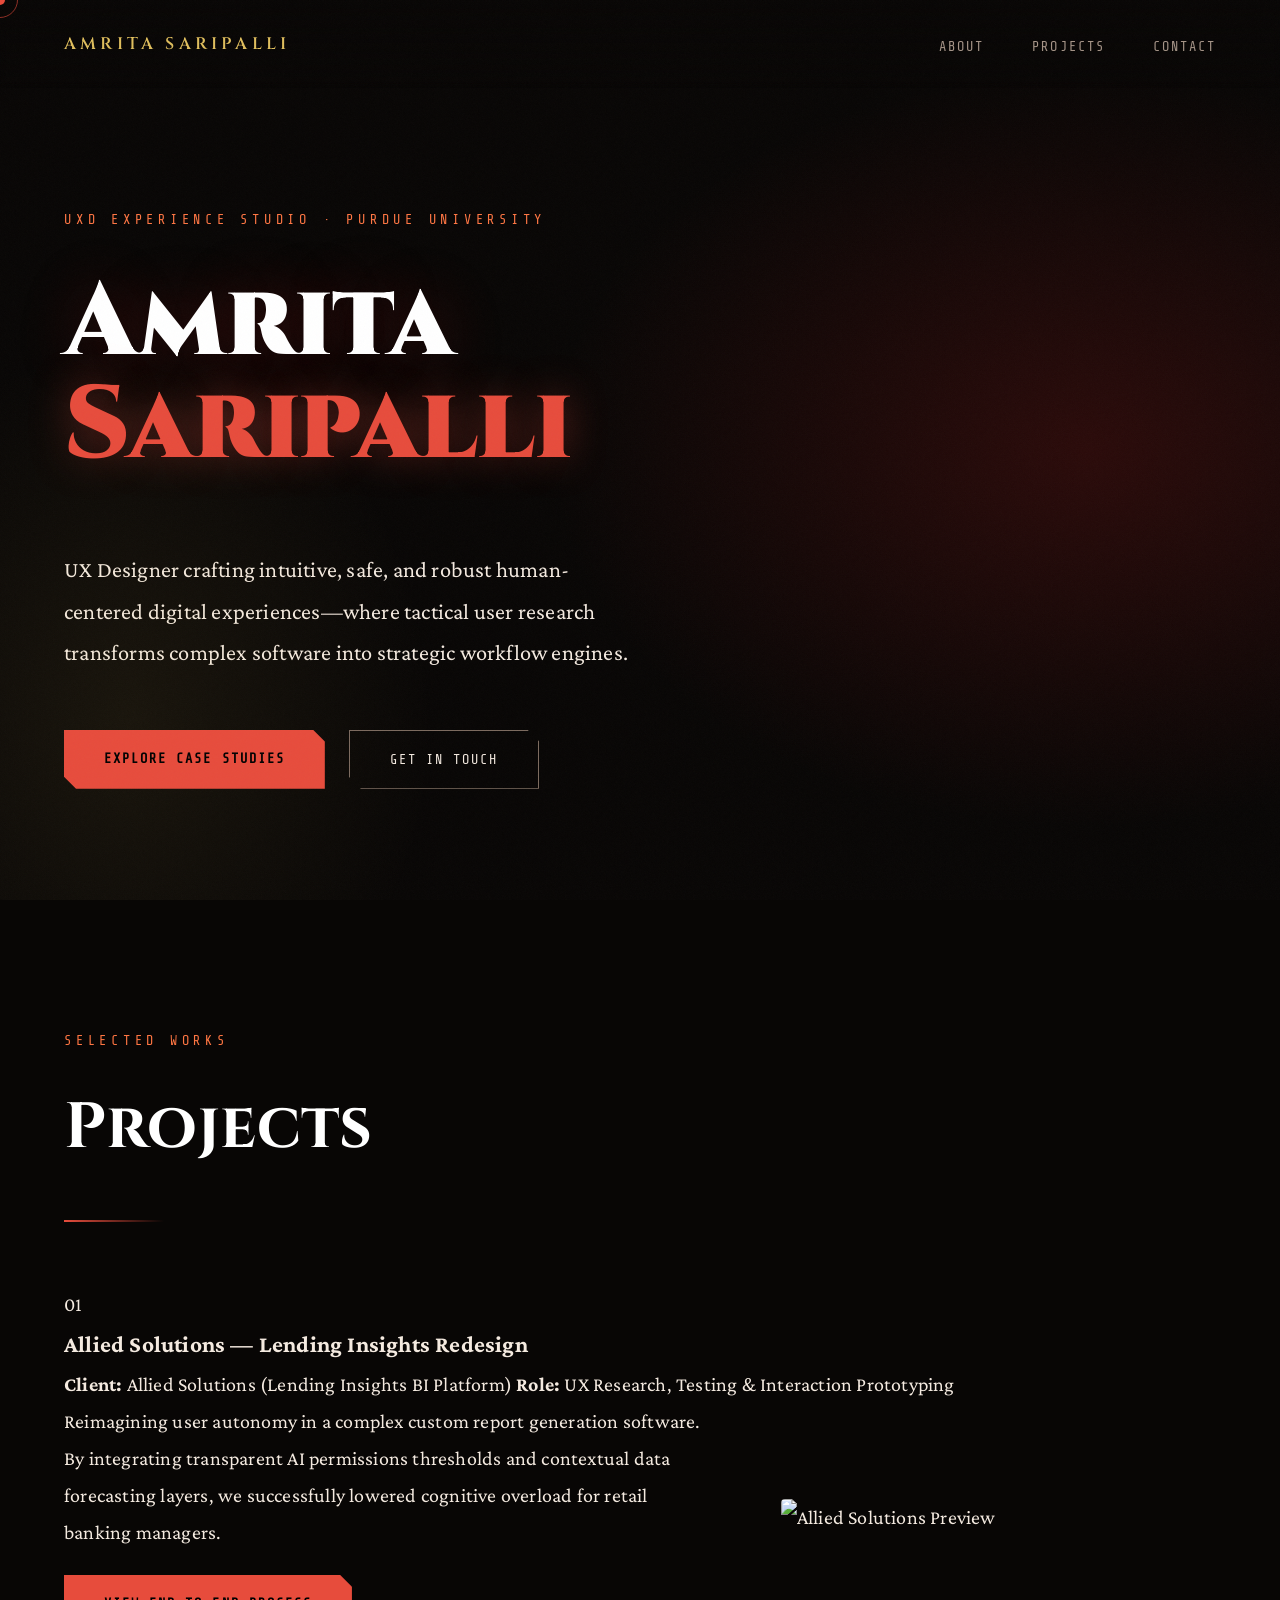
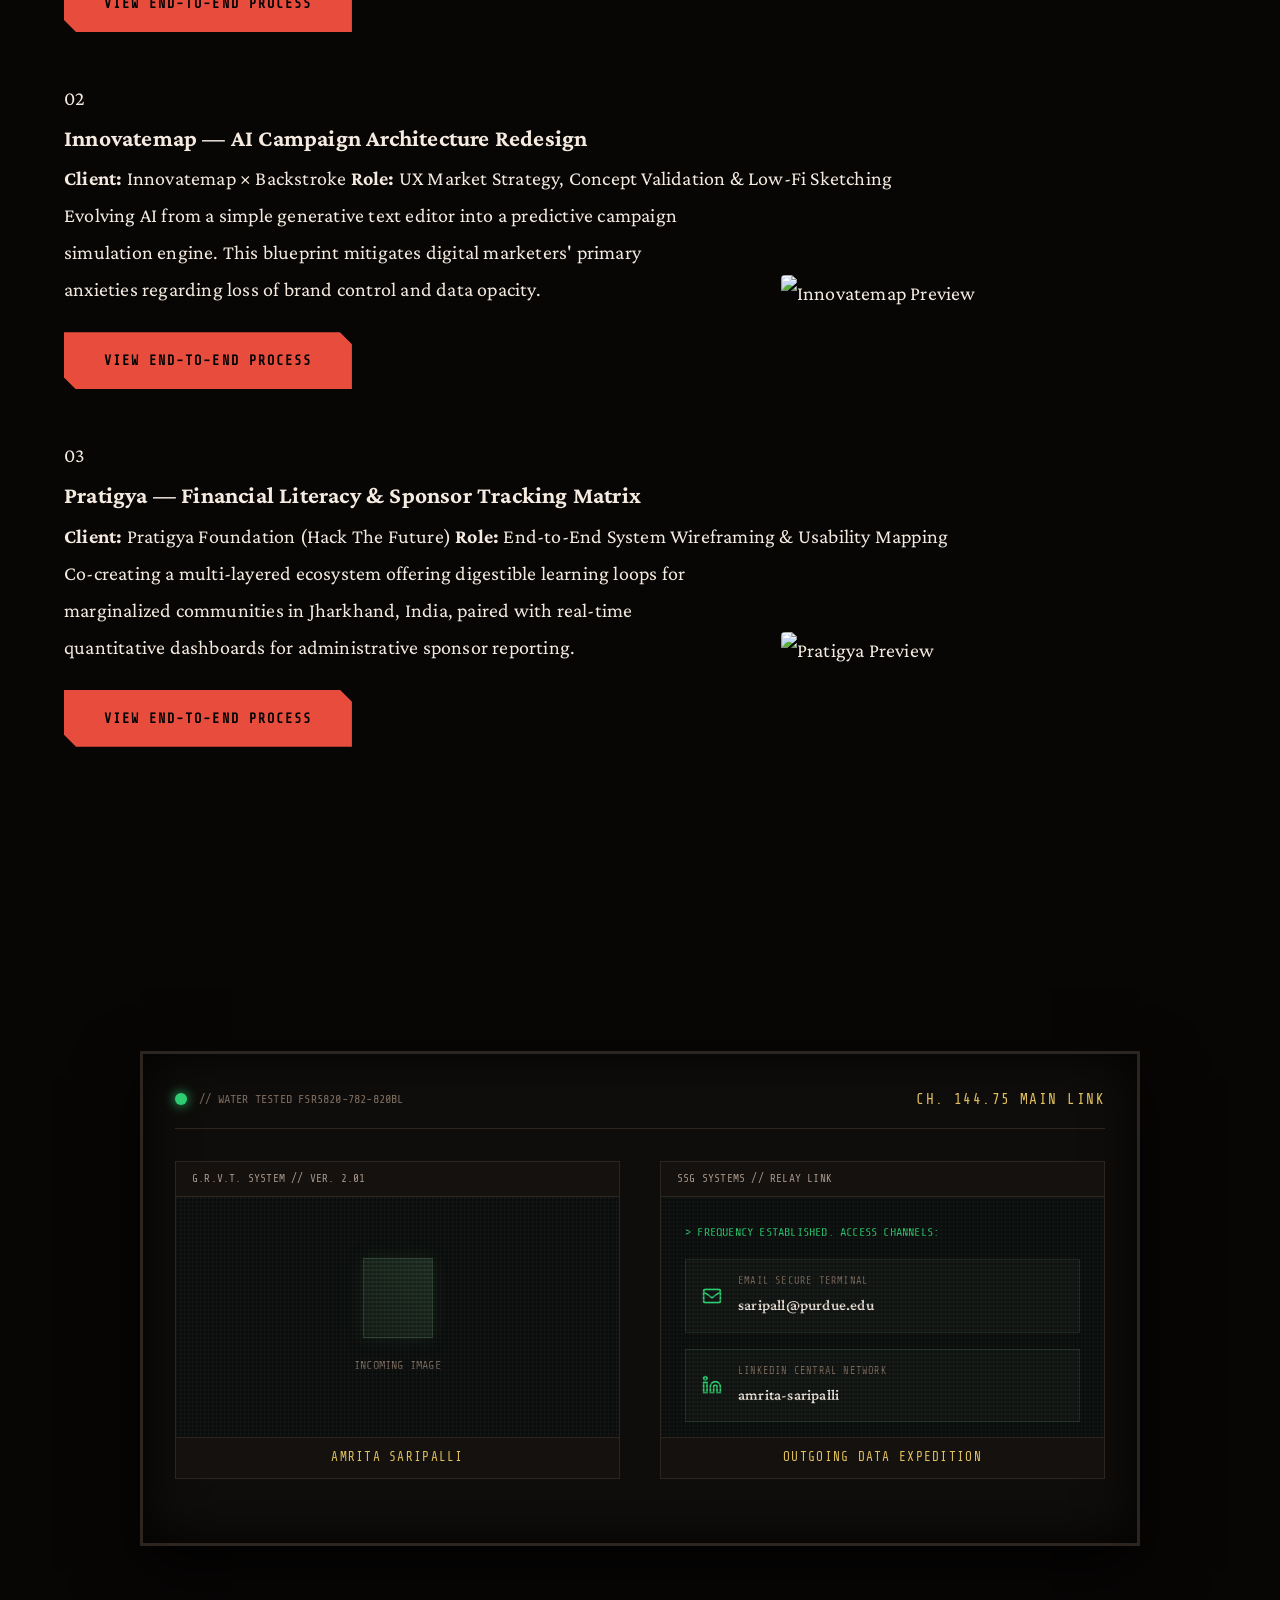
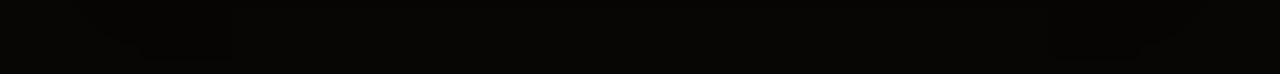
==== commit 04ca11d9: "Add files via upload" ====
--- a/index.html
+++ b/index.html
@@ -43,7 +43,7 @@
 
   <section id="projects">
     <p class="section-label">Selected Works</p>
-    <h2 class="section-title">Design Case Studies</h2>
+    <h2 class="section-title">Projects</h2>
     <div class="section-divider"></div>
 
     <!-- PROJECT 1 -->
@@ -156,7 +156,7 @@
                   </div>
                 </a>
 
-                <a href="https://www.linkedin.com/in/amrita-saripalli/" target="_blank" class="comms-btn">
+                <a href="www.linkedin.com/in/amrita-saripalli-b3a3a8249" target="_blank" class="comms-btn">
                   <svg class="comms-icon" viewBox="0 0 24 24" fill="none" stroke="currentColor" stroke-width="2">
                     <path d="M16 8a6 6 0 0 1 6 6v7h-4v-7a2 2 0 0 0-2-2 2 2 0 0 0-2 2v7h-4v-7a6 6 0 0 1 6-6z"/><rect x="2" y="9" width="4" height="12"/><circle cx="4" cy="4" r="2"/>
                   </svg>
--- a/style.css
+++ b/style.css
@@ -52,23 +52,22 @@
 }
 
 /* ═══════════════════════════════════════════
-    CUSTOM CURSOR
+    STANDARD CURSOR DECORATORS
 ═══════════════════════════════════════════ */
 #cursor-dot {
-  position: fixed; top: 0; left: 0; z-index: 9999;
+  position: absolute; top: 0; left: 0; z-index: 99999;
   width: 10px; height: 10px; border-radius: 50%;
   background: var(--crimson);
   pointer-events: none;
   transform: translate(-50%,-50%);
-  transition: transform 0.1s, background 0.2s, width 0.2s, height 0.2s;
+  transition: width 0.2s, height 0.2s, background 0.2s;
 }
 #cursor-ring {
-  position: fixed; top: 0; left: 0; z-index: 9998;
+  position: absolute; top: 0; left: 0; z-index: 99998;
   width: 36px; height: 36px; border-radius: 50%;
   border: 1px solid rgba(231,76,60,0.6);
   pointer-events: none;
   transform: translate(-50%,-50%);
-  transition: transform 0.18s var(--ease-smooth), width 0.25s, height 0.25s, border-color 0.25s;
 }
 body:has(a:hover) #cursor-dot,
 body:has(button:hover) #cursor-dot { width: 16px; height: 16px; background: var(--ember); }
@@ -375,7 +374,7 @@
   position: fixed;
   inset: 0;
   background: #050403; 
-  z-index: 10000; 
+  z-index: 100000; /* Increased to ensure it covers wandering overlays safely */
   display: flex;
   justify-content: center;
   align-items: center;
@@ -434,7 +433,7 @@
       0px -20px #dfbe5d, 4px -20px #fad773, 8px -20px #fad773, 12px -20px #dfbe5d,
       4px -16px #f4eae0, 8px -16px #f4eae0, 12px -16px #f4eae0,
       4px -12px #34527d, 8px -12px #4a72a8, 12px -12px #34527d,
-      0px -8px #34527d, 2px -8px #4a72a8, 4px -8px #4a72a8, 12px -8px #34527d, 16px -8px #34527d,
+      0px -8px #34527d, 2px -8px #4a72a8, 8px -8px #4a72a8, 12px -8px #34527d, 16px -8px #34527d,
       4px -4px #34527d, 8px -4px #34527d, 12px -4px #34527d,
       4px 0px #111, 12px 0px #111,
       0px 4px #111, 16px 4px #111;
@@ -487,11 +486,78 @@
   align-items: start;
 }
 
-.bio-panel .text-block p {
+.standard-about-box {
+  background: var(--void);
+  padding: 2.5rem;
+  border: 1px solid var(--panel);
+}
+
+.biography-content-text p {
   font-size: 1.25rem;
   line-height: 1.9;
-  color: var(--ash);
+  color: var(--canvas); 
   margin-bottom: 1.8rem;
+}
+
+.biography-content-text strong { color: var(--parchment); }
+.biography-content-text em { color: var(--gold); }
+
+/* 🌍 GLOBAL TELEPORTING SAFE LAYOUT ENGINE 🌍 */
+.global-patrol-leon {
+  width: 8px;
+  height: 8px;
+  position: absolute !important; 
+  z-index: 99999 !important;
+  image-rendering: pixelated;
+  image-rendering: crisp-edges;
+  pointer-events: none;
+  opacity: 0;
+  transform: scale(2.5);
+  transition: opacity 0.4s var(--ease-smooth);
+}
+
+.global-patrol-leon.visible-idle {
+  opacity: 1;
+  box-shadow:
+    2px -16px #dfbe5d, 4px -16px #dfbe5d, 6px -16px #dfbe5d,
+    2px -14px #fad773, 4px -14px #fad773, 6px -14px #dfbe5d,
+    2px -12px #f4eae0, 4px -12px #f4eae0,
+    2px -10px #4a72a8, 4px -10px #4a72a8, 6px -10px #34527d,
+    0px -8px #34527d, 2px -8px #4a72a8, 4px -8px #4a72a8, 6px -8px #34527d,
+    2px -6px #34527d, 4px -6px #34527d,
+    2px -4px #7c8da3, 4px -4px #7c8da3,
+    2px -2px #5a6b82, 4px -2px #5a6b82;
+}
+
+.global-patrol-leon.active-flash {
+  box-shadow:
+    2px -16px #dfbe5d, 4px -16px #dfbe5d, 6px -16px #dfbe5d,
+    2px -14px #fad773, 4px -14px #fad773, 6px -14px #dfbe5d,
+    2px -12px #f4eae0, 4px -12px #f4eae0,
+    2px -10px #4a72a8, 4px -10px #4a72a8, 6px -10px #34527d, 8px -10px #ff7643, 10px -10px #ffffff,
+    0px -8px #34527d, 2px -8px #4a72a8, 4px -8px #4a72a8, 6px -8px #34527d,
+    2px -6px #34527d, 4px -6px #34527d,
+    2px -4px #7c8da3, 4px -4px #7c8da3,
+    2px -2px #5a6b82, 4px -2px #5a6b82;
+}
+
+.global-patrol-leon::after {
+  content: '';
+  position: absolute;
+  top: -10px;
+  left: 12px; 
+  width: 0px;
+  height: 40px;
+  background: linear-gradient(to right, rgba(250, 215, 115, 0.16) 0%, rgba(250, 215, 115, 0.04) 65%, transparent 100%);
+  clip-path: polygon(0% 42%, 0% 58%, 100% 100%, 100% 0%);
+  opacity: 0;
+  transform-origin: left center;
+  transition: width 0.4s cubic-bezier(0.25, 1, 0.5, 1), opacity 0.3s;
+}
+
+.global-patrol-leon.active-flash::after {
+  width: 440px;
+  opacity: 1;
 }
 
 .clean-stats-row {
@@ -816,7 +882,7 @@
 }
 
 /* ═══════════════════════════════════════════
-    AUTOMATED FLASHLIGHT SCAN SYSTEM
+    AUTOMATED HOME PAGE HERO FLASHLIGHT SCAN SYSTEM
 ═══════════════════════════════════════════ */
 .hero-name-interactive-group {
   display: inline-block !important;
@@ -830,7 +896,7 @@
   display: block !important;
   margin: 0 !important;
   font-family: var(--font-display);
-  font-size: clamp(3.8rem, 8vw, 8rem) !important; /* Restored back completely to original huge size */
+  font-size: clamp(3.8rem, 8vw, 8rem) !important; 
   font-weight: 900;
   line-height: 1.0;
   color: var(--parchment);
@@ -847,29 +913,21 @@
   display: block !important;
   width: 8px;
   height: 8px;
-  
-  /* Positions Leon relative to the right edge of your big headline string */
   position: absolute !important;
-  left: 620px;  /* Incremented from 480px to safely clear the restored name width */
+  left: 620px;  
   bottom: 24px; 
   z-index: 9999 !important;
-  
   image-rendering: pixelated;
   image-rendering: crisp-edges;
   transform: scale(2.5); 
-  
   animation: leonPatrolScanner 5s steps(1) infinite !important;
 }
 
-/* Flashlight Vector Ray Overlay Container */
 .name-companion-leon::after {
   content: '';
   position: absolute;
-  
-  /* FIXED BEAM CONE COUPLING: Anchors light throw directly to Leon's hand pixel coordinate */
   top: -8px; 
   right: 6px; 
-  
   width: 0px;
   height: 35px;
   background: linear-gradient(to left, rgba(250, 215, 115, 0.45) 0%, rgba(250, 215, 115, 0.05) 75%, transparent 100%);
@@ -877,27 +935,18 @@
   opacity: 0;
   transform-origin: right center;
   pointer-events: none;
-  
   animation: flashlightBeamPatrol 5s ease-in-out infinite !important;
 }
 
-/* ═══════════════════════════════════════════
-    TIMELINE SEQUENCES (THE PATROL LOOP)
-═══════════════════════════════════════════ */
 @keyframes leonPatrolScanner {
-  /* 0s - 2.5s: Idle Breathing Loop (Pants updated to clearly visible light tactical slate) */
   0%, 20%, 40% {
     box-shadow:
-      /* Head / Hair */
       2px -16px #dfbe5d, 4px -16px #dfbe5d, 6px -16px #dfbe5d,
       2px -14px #fad773, 4px -14px #fad773, 6px -14px #dfbe5d,
-      /* Face */
       2px -12px #f4eae0, 4px -12px #f4eae0,
-      /* Vest / Blue Shirt */
       2px -10px #4a72a8, 4px -10px #4a72a8, 6px -10px #34527d,
       0px -8px #34527d, 2px -8px #4a72a8, 4px -8px #4a72a8, 6px -8px #34527d,
       2px -6px #34527d, 4px -6px #34527d,
-      /* UPGRADED: Highly visible lighter tactical cargo pant shades */
       2px -4px #7c8da3, 4px -4px #7c8da3,
       2px -2px #5a6b82, 4px -2px #5a6b82;
   }
@@ -912,25 +961,17 @@
       2px -3px #7c8da3, 4px -3px #7c8da3,
       2px -1px #5a6b82, 4px -1px #5a6b82;
   }
-  
-  /* 2.5s - 4.5s: Snaps flashlight out backward towards text rows */
   50%, 60%, 70%, 80% {
     box-shadow:
-      /* Head / Hair */
       2px -16px #dfbe5d, 4px -16px #dfbe5d, 6px -16px #dfbe5d,
       2px -14px #fad773, 4px -14px #fad773, 6px -14px #dfbe5d,
-      /* Face */
       2px -12px #f4eae0, 4px -12px #f4eae0,
-      /* Hand extended out holding glowing tool element (#ffffff) */
       -2px -10px #ffffff, 0px -10px #ff7643, 2px -10px #4a72a8, 4px -10px #4a72a8, 6px -10px #34527d,
       0px -8px #34527d, 2px -8px #4a72a8, 4px -8px #4a72a8, 6px -8px #34527d,
       2px -6px #34527d, 4px -6px #34527d,
-      /* UPGRADED: Highly visible lighter tactical cargo pant shades */
       2px -4px #7c8da3, 4px -4px #7c8da3,
       2px -2px #5a6b82, 4px -2px #5a6b82;
   }
-  
-  /* 4.5s - 5s: Resets tool away */
   90% {
     box-shadow:
       2px -16px #dfbe5d, 4px -16px #dfbe5d, 6px -16px #dfbe5d,
@@ -945,18 +986,15 @@
 }
 
 @keyframes flashlightBeamPatrol {
-  0%, 48%, 92%, 100% {
-    width: 0px;
-    opacity: 0;
-  }
-  52%, 88% {
-    width: 620px; /* Expands to cover full length of restored large headline font */
-    opacity: 1;
-  }
-}
-
+  0%, 48%, 92%, 100% { width: 0px; opacity: 0; }
+  52%, 88% { width: 620px; opacity: 1; }
+}
+
+/* ═══════════════════════════════════════════
+    RESPONSIVE OVERRIDES
+═══════════════════════════════════════════ */
 @media (max-width: 1140px) {
-  .name-companion-leon { display: none !important; }
+  .name-companion-leon, .global-patrol-leon { display: none !important; }
 }
 
 @media (max-width: 900px) {
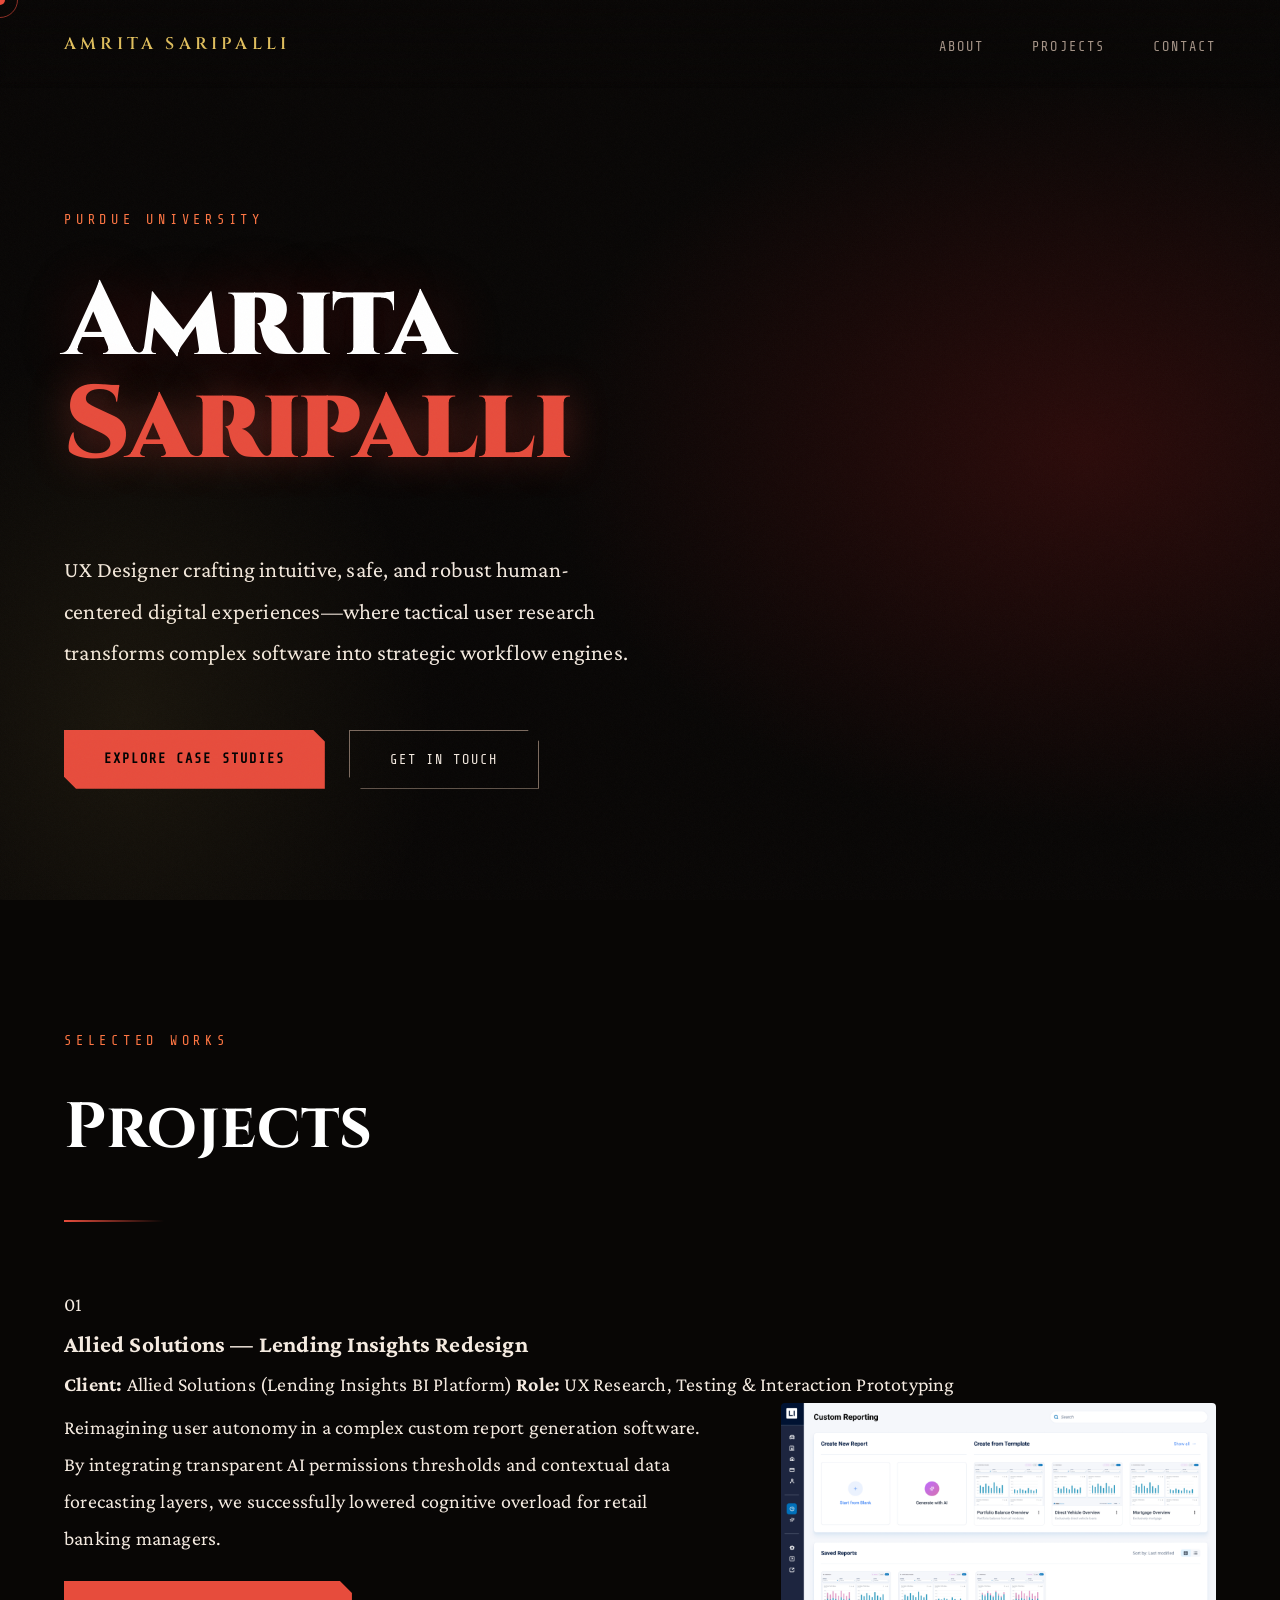
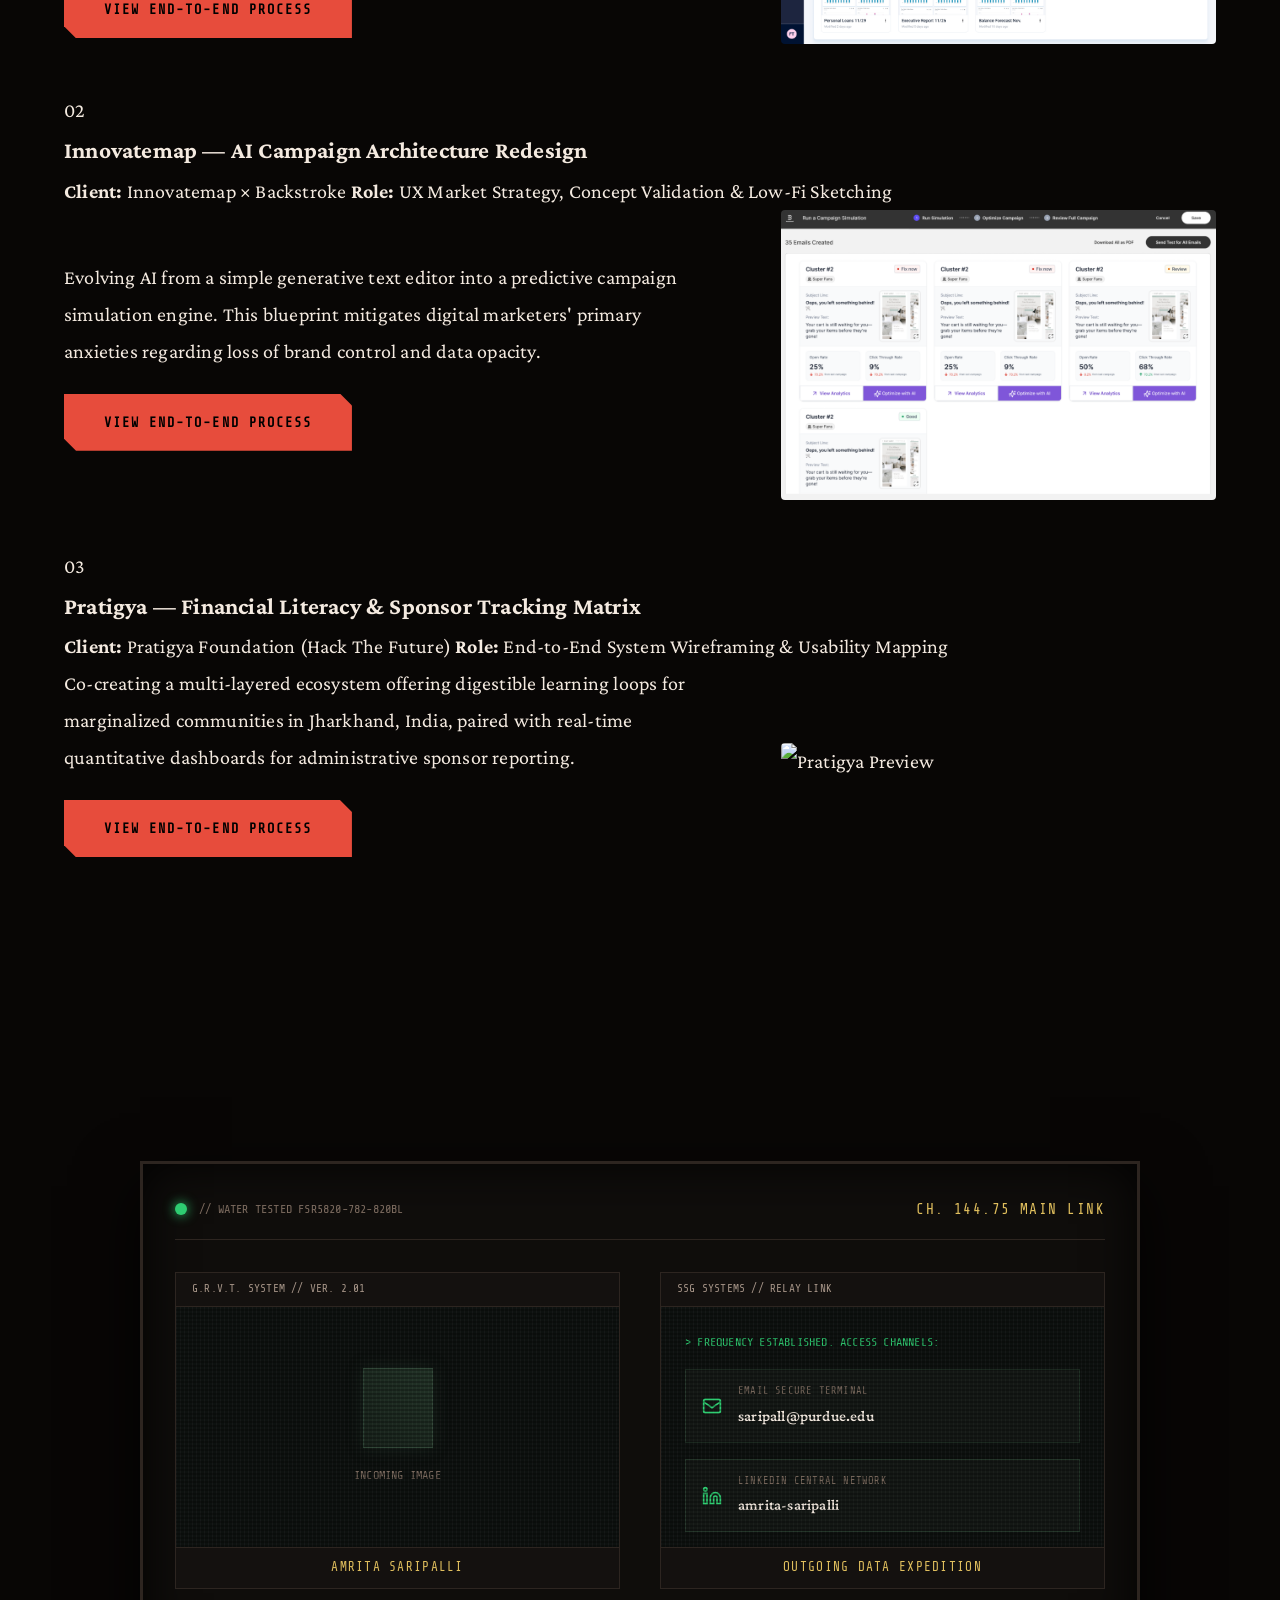
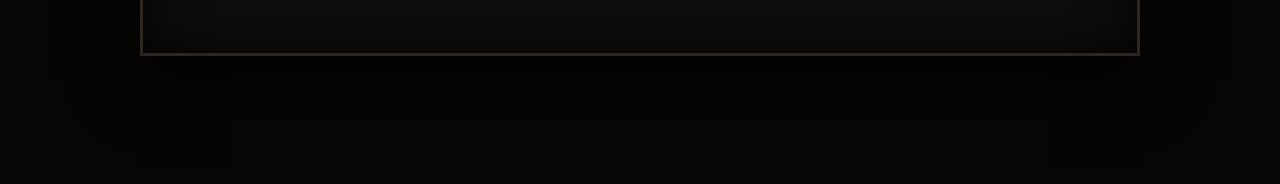
==== commit 109ff8c0: "Add files via upload" ====
--- a/index.html
+++ b/index.html
@@ -24,7 +24,7 @@
   </nav>
 
   <section id="hero">
-    <p class="hero-eyebrow">UXD Experience Studio · Purdue University</p>
+    <p class="hero-eyebrow">Purdue University</p>
     <!-- CONTAINER FOR NAME AND ANIMATION RENDER LAYERS -->
     <div class="hero-name-interactive-group">
       <h1 class="hero-name">Amrita<br><span>Saripalli</span></h1>
@@ -62,7 +62,7 @@
           <a href="allied.html" class="btn-primary" style="margin-top: 1.5rem;">View End-To-End Process</a>
         </div>
         <div class="project-sidebar">
-          <img src="images/allied/hifi-6.jpg" alt="Allied Solutions Preview" style="width: 100%; border-radius: 4px;">
+          <img src="./images/allied/hifi-6.jpg" alt="Allied Solutions Preview" style="width: 100%; border-radius: 4px;">
         </div>
       </div>
     </div>
@@ -108,7 +108,7 @@
           <a href="pratigya.html" class="btn-primary" style="margin-top: 1.5rem;">View End-To-End Process</a>
         </div>
         <div class="project-sidebar">
-          <img src="images/pratigya/cover.jpg" alt="Pratigya Preview" style="width: 100%; border-radius: 4px;">
+          <img src="images/pratigya/hifi_pratigya.png" alt="Pratigya Preview" style="width: 100%; border-radius: 4px;">
         </div>
       </div>
     </div>
